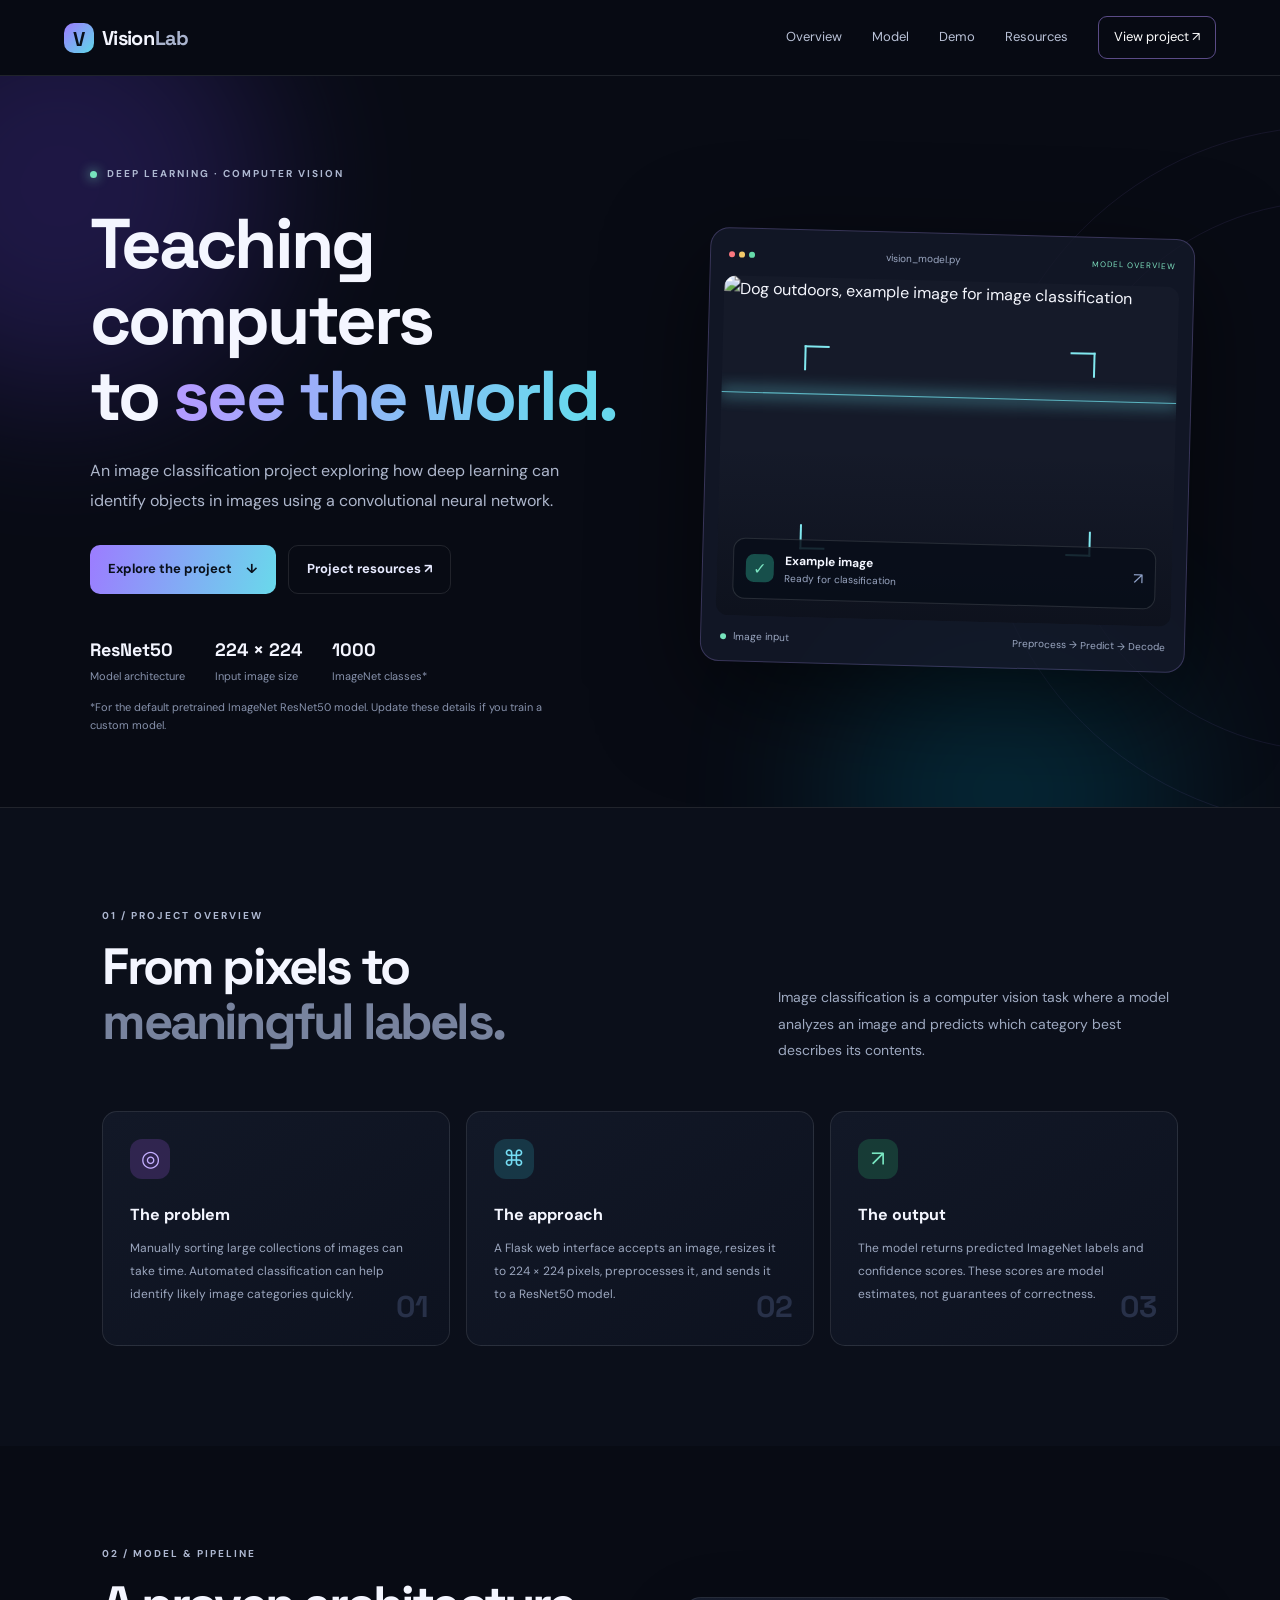
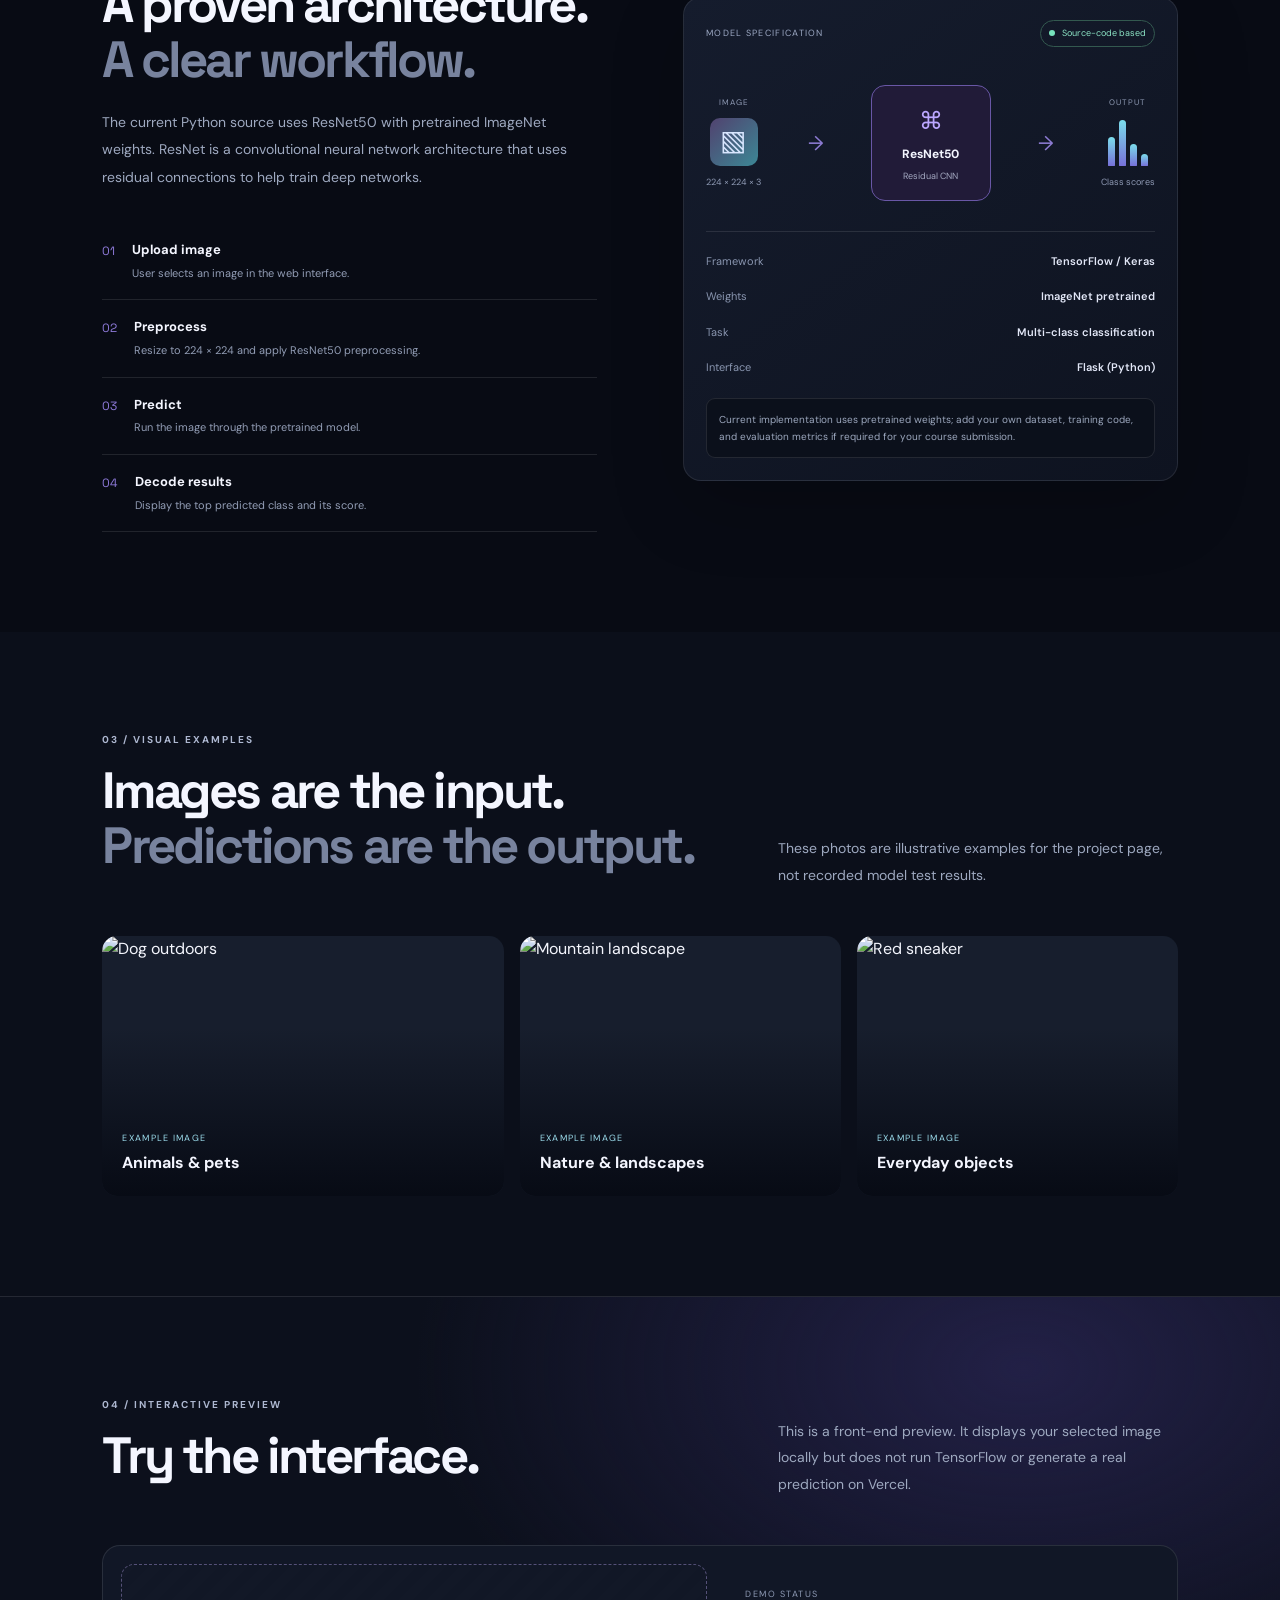
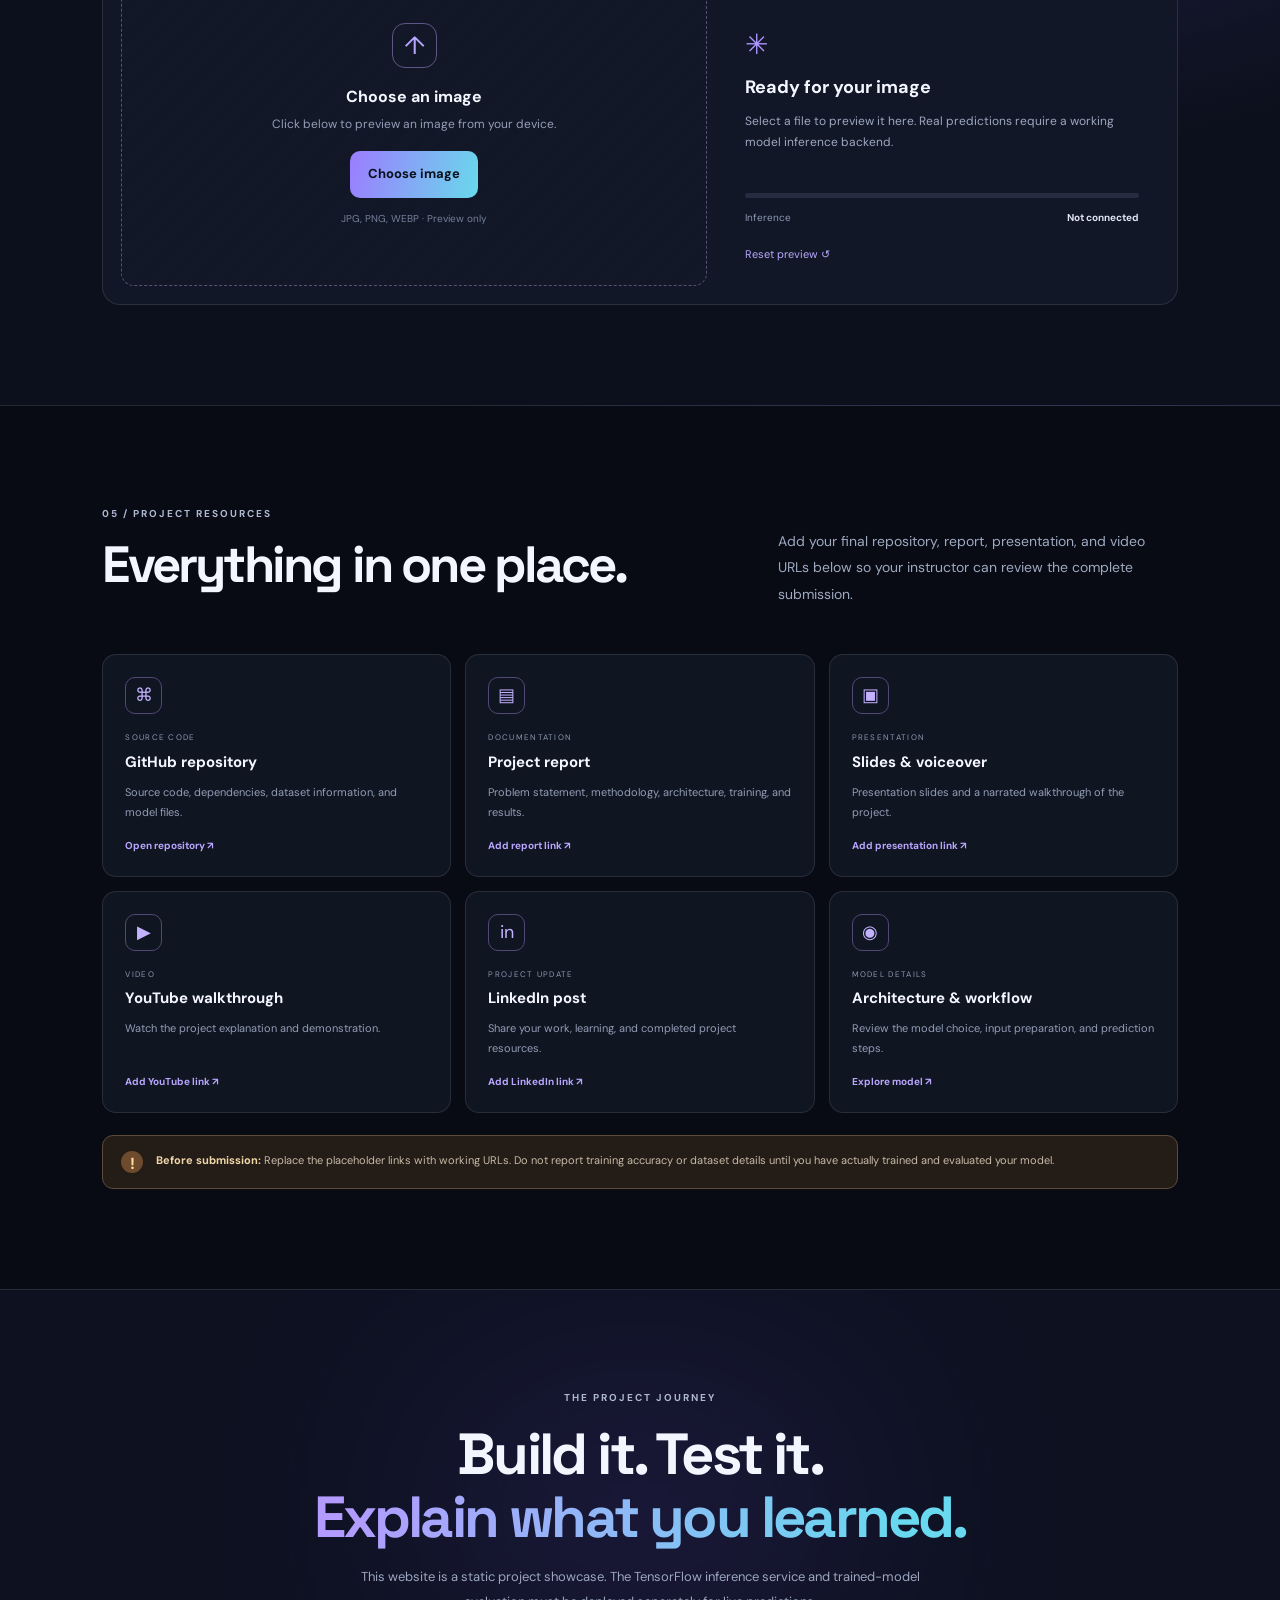
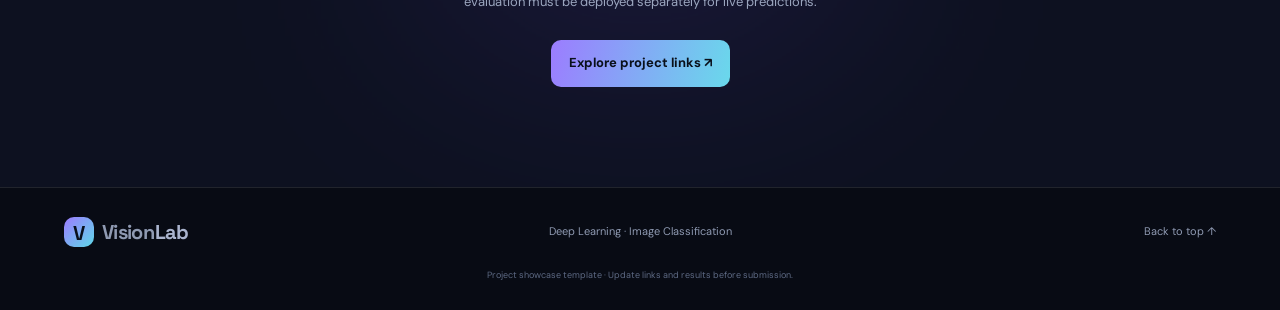
==== index.html @ dd1e1b75 "final" ====
<!DOCTYPE html>
<html lang="en">
<head>
  <meta charset="UTF-8">
  <meta name="viewport" content="width=device-width, initial-scale=1.0">
  <meta name="description" content="Image Classification with Deep Learning — project overview, ResNet50 model, dataset, demo, report, presentation, and source code.">
  <title>VisionLab — Image Classification Project</title>
  <link rel="preconnect" href="https://fonts.googleapis.com">
  <link rel="preconnect" href="https://fonts.gstatic.com" crossorigin>
  <link href="https://fonts.googleapis.com/css2?family=DM+Sans:wght@400;500;600;700&family=Space+Grotesk:wght@400;500;600;700&display=swap" rel="stylesheet">
  <link rel="stylesheet" href="styles.css">
</head>
<body>
  <nav class="nav">
    <a class="brand" href="#home"><span class="brand-mark">V</span> Vision<span>Lab</span></a>
    <button class="menu-toggle" id="menuToggle" aria-label="Toggle navigation">☰</button>
    <div class="nav-links" id="navLinks">
      <a href="#overview">Overview</a><a href="#model">Model</a><a href="#demo">Demo</a><a href="#resources">Resources</a>
      <a class="nav-cta" href="#repository">View project ↗</a>
    </div>
  </nav>

  <main>
    <section class="hero" id="home">
      <div class="hero-glow glow-one"></div><div class="hero-glow glow-two"></div>
      <div class="hero-content">
        <div class="eyebrow"><span class="pulse"></span> DEEP LEARNING · COMPUTER VISION</div>
        <h1>Teaching computers<br>to <span class="gradient-text">see the world.</span></h1>
        <p class="hero-copy">An image classification project exploring how deep learning can identify objects in images using a convolutional neural network.</p>
        <div class="hero-actions">
          <a class="button button-primary" href="#overview">Explore the project <span>↓</span></a>
          <a class="button button-ghost" href="#resources">Project resources ↗</a>
        </div>
        <div class="hero-stats">
          <div><strong>ResNet50</strong><span>Model architecture</span></div>
          <div><strong>224 × 224</strong><span>Input image size</span></div>
          <div><strong>1000</strong><span>ImageNet classes*</span></div>
        </div>
        <p class="tiny-note">*For the default pretrained ImageNet ResNet50 model. Update these details if you train a custom model.</p>
      </div>
      <div class="hero-visual">
        <div class="visual-top"><span class="window-dots"><i></i><i></i><i></i></span><span>vision_model.py</span><span class="live-label">MODEL OVERVIEW</span></div>
        <div class="image-stack">
          <img class="main-photo" src="https://images.unsplash.com/photo-1543466835-00a7907e9de1?auto=format&fit=crop&w=1000&q=85" alt="Dog outdoors, example image for image classification">
          <div class="scan-line"></div>
          <div class="corner corner-tl"></div><div class="corner corner-tr"></div><div class="corner corner-bl"></div><div class="corner corner-br"></div>
          <div class="prediction-chip"><span class="check-icon">✓</span><div><b>Example image</b><small>Ready for classification</small></div><span class="chip-arrow">↗</span></div>
        </div>
        <div class="visual-bottom"><span><i class="green-dot"></i> Image input</span><span>Preprocess → Predict → Decode</span></div>
      </div>
      <div class="hero-orbit orbit-a"></div><div class="hero-orbit orbit-b"></div>
    </section>

    <section class="section intro-section" id="overview">
      <div class="section-kicker">01 / PROJECT OVERVIEW</div>
      <div class="section-heading-row">
        <h2>From pixels to<br><span class="muted-heading">meaningful labels.</span></h2>
        <p class="section-lead">Image classification is a computer vision task where a model analyzes an image and predicts which category best describes its contents.</p>
      </div>
      <div class="feature-grid">
        <article class="feature-card">
          <div class="feature-icon purple">◎</div><h3>The problem</h3>
          <p>Manually sorting large collections of images can take time. Automated classification can help identify likely image categories quickly.</p>
          <span class="card-index">01</span>
        </article>
        <article class="feature-card">
          <div class="feature-icon blue">⌘</div><h3>The approach</h3>
          <p>A Flask web interface accepts an image, resizes it to 224 × 224 pixels, preprocesses it, and sends it to a ResNet50 model.</p>
          <span class="card-index">02</span>
        </article>
        <article class="feature-card">
          <div class="feature-icon green">↗</div><h3>The output</h3>
          <p>The model returns predicted ImageNet labels and confidence scores. These scores are model estimates, not guarantees of correctness.</p>
          <span class="card-index">03</span>
        </article>
      </div>
    </section>

    <section class="section model-section" id="model">
      <div class="model-copy">
        <div class="section-kicker">02 / MODEL & PIPELINE</div>
        <h2>A proven architecture.<br><span class="muted-heading">A clear workflow.</span></h2>
        <p class="body-copy">The current Python source uses ResNet50 with pretrained ImageNet weights. ResNet is a convolutional neural network architecture that uses residual connections to help train deep networks.</p>
        <div class="pipeline">
          <div class="pipeline-step"><span class="step-number">01</span><div><b>Upload image</b><small>User selects an image in the web interface.</small></div></div>
          <div class="pipeline-step"><span class="step-number">02</span><div><b>Preprocess</b><small>Resize to 224 × 224 and apply ResNet50 preprocessing.</small></div></div>
          <div class="pipeline-step"><span class="step-number">03</span><div><b>Predict</b><small>Run the image through the pretrained model.</small></div></div>
          <div class="pipeline-step"><span class="step-number">04</span><div><b>Decode results</b><small>Display the top predicted class and its score.</small></div></div>
        </div>
      </div>
      <div class="model-card">
        <div class="model-card-header"><span>MODEL SPECIFICATION</span><span class="status-pill"><i></i> Source-code based</span></div>
        <div class="model-graphic">
          <div class="network-input"><span>IMAGE</span><div class="mini-image">▧</div><small>224 × 224 × 3</small></div>
          <div class="network-arrow">→</div>
          <div class="network-core"><div class="core-symbol">⌘</div><b>ResNet50</b><small>Residual CNN</small></div>
          <div class="network-arrow">→</div>
          <div class="network-output"><span>OUTPUT</span><div class="output-bars"><i></i><i></i><i></i><i></i></div><small>Class scores</small></div>
        </div>
        <div class="spec-list">
          <div><span>Framework</span><b>TensorFlow / Keras</b></div>
          <div><span>Weights</span><b>ImageNet pretrained</b></div>
          <div><span>Task</span><b>Multi-class classification</b></div>
          <div><span>Interface</span><b>Flask (Python)</b></div>
        </div>
        <div class="model-disclaimer">Current implementation uses pretrained weights; add your own dataset, training code, and evaluation metrics if required for your course submission.</div>
      </div>
    </section>

    <section class="section gallery-section">
      <div class="section-kicker">03 / VISUAL EXAMPLES</div>
      <div class="section-heading-row">
        <h2>Images are the input.<br><span class="muted-heading">Predictions are the output.</span></h2>
        <p class="section-lead">These photos are illustrative examples for the project page, not recorded model test results.</p>
      </div>
      <div class="gallery-grid">
        <figure class="gallery-card gallery-large"><img src="https://images.unsplash.com/photo-1543466835-00a7907e9de1?auto=format&fit=crop&w=1000&q=85" alt="Dog outdoors"><figcaption><span>EXAMPLE IMAGE</span><b>Animals & pets</b></figcaption></figure>
        <figure class="gallery-card"><img src="https://images.unsplash.com/photo-1500530855697-b586d89ba3ee?auto=format&fit=crop&w=700&q=85" alt="Mountain landscape"><figcaption><span>EXAMPLE IMAGE</span><b>Nature & landscapes</b></figcaption></figure>
        <figure class="gallery-card"><img src="https://images.unsplash.com/photo-1542291026-7eec264c27ff?auto=format&fit=crop&w=700&q=85" alt="Red sneaker"><figcaption><span>EXAMPLE IMAGE</span><b>Everyday objects</b></figcaption></figure>
      </div>
    </section>

    <section class="demo-section" id="demo">
      <div class="demo-inner">
        <div class="section-kicker">04 / INTERACTIVE PREVIEW</div>
        <div class="section-heading-row">
          <h2>Try the interface.</h2>
          <p class="section-lead">This is a front-end preview. It displays your selected image locally but does not run TensorFlow or generate a real prediction on Vercel.</p>
        </div>
        <div class="demo-panel">
          <div class="upload-area" id="uploadArea">
            <input type="file" id="imageInput" accept="image/*" hidden>
            <div class="upload-placeholder" id="uploadPlaceholder">
              <div class="upload-icon">↑</div><h3>Choose an image</h3><p>Click below to preview an image from your device.</p>
              <button class="button button-primary" id="chooseImage" type="button">Choose image</button>
              <small>JPG, PNG, WEBP · Preview only</small>
            </div>
            <img id="previewImage" alt="Selected image preview" hidden>
          </div>
          <div class="demo-result">
            <span class="result-label">DEMO STATUS</span>
            <div class="result-symbol">✳</div>
            <h3 id="demoTitle">Ready for your image</h3>
            <p id="demoText">Select a file to preview it here. Real predictions require a working model inference backend.</p>
            <div class="result-meter"><span></span></div>
            <div class="result-foot"><span>Inference</span><b>Not connected</b></div>
            <button class="text-button" id="resetDemo" type="button">Reset preview ↺</button>
          </div>
        </div>
      </div>
    </section>

    <section class="section resources-section" id="resources">
      <div class="section-kicker">05 / PROJECT RESOURCES</div>
      <div class="section-heading-row">
        <h2>Everything in one place.</h2>
        <p class="section-lead">Add your final repository, report, presentation, and video URLs below so your instructor can review the complete submission.</p>
      </div>
      <div class="resource-grid">
        <a class="resource-card" id="repository" href="https://github.com/Maham0982/deep_learning_project" target="_blank" rel="noopener"><span class="resource-icon">⌘</span><span class="resource-type">SOURCE CODE</span><b>GitHub repository</b><p>Source code, dependencies, dataset information, and model files.</p><span class="resource-link">Open repository ↗</span></a>
        <a class="resource-card" href="#" data-placeholder="report"><span class="resource-icon">▤</span><span class="resource-type">DOCUMENTATION</span><b>Project report</b><p>Problem statement, methodology, architecture, training, and results.</p><span class="resource-link">Add report link ↗</span></a>
        <a class="resource-card" href="#" data-placeholder="presentation"><span class="resource-icon">▣</span><span class="resource-type">PRESENTATION</span><b>Slides & voiceover</b><p>Presentation slides and a narrated walkthrough of the project.</p><span class="resource-link">Add presentation link ↗</span></a>
        <a class="resource-card" href="#" data-placeholder="video"><span class="resource-icon">▶</span><span class="resource-type">VIDEO</span><b>YouTube walkthrough</b><p>Watch the project explanation and demonstration.</p><span class="resource-link">Add YouTube link ↗</span></a>
        <a class="resource-card" href="#" data-placeholder="linkedin"><span class="resource-icon">in</span><span class="resource-type">PROJECT UPDATE</span><b>LinkedIn post</b><p>Share your work, learning, and completed project resources.</p><span class="resource-link">Add LinkedIn link ↗</span></a>
        <a class="resource-card" href="#model"><span class="resource-icon">◉</span><span class="resource-type">MODEL DETAILS</span><b>Architecture & workflow</b><p>Review the model choice, input preparation, and prediction steps.</p><span class="resource-link">Explore model ↗</span></a>
      </div>
      <div class="resource-alert"><span>!</span><p><b>Before submission:</b> Replace the placeholder links with working URLs. Do not report training accuracy or dataset details until you have actually trained and evaluated your model.</p></div>
    </section>

    <section class="final-cta">
      <div class="cta-orb"></div>
      <div class="section-kicker">THE PROJECT JOURNEY</div>
      <h2>Build it. Test it.<br><span class="gradient-text">Explain what you learned.</span></h2>
      <p>This website is a static project showcase. The TensorFlow inference service and trained-model evaluation must be deployed separately for live predictions.</p>
      <a class="button button-primary" href="#resources">Explore project links ↗</a>
    </section>
  </main>

  <footer class="footer">
    <a class="brand" href="#home"><span class="brand-mark">V</span> Vision<span>Lab</span></a>
    <p>Deep Learning · Image Classification</p>
    <a href="#home">Back to top ↑</a>
    <small>Project showcase template · Update links and results before submission.</small>
  </footer>
  <script src="script.js"></script>
</body>
</html>
---- styles.css ----
:root{--bg:#080b14;--panel:#101522;--panel2:#141a2a;--text:#f4f6ff;--muted:#a3acc3;--line:rgba(255,255,255,.1);--purple:#9c7cff;--cyan:#62d8ed;--green:#77e4bd}
*{box-sizing:border-box}html{scroll-behavior:smooth;scroll-padding-top:90px}body{margin:0;background:var(--bg);color:var(--text);font-family:"DM Sans",sans-serif;line-height:1.6}a{color:inherit;text-decoration:none}button{font:inherit}.nav{height:76px;padding:0 max(5vw,24px);display:flex;align-items:center;justify-content:space-between;border-bottom:1px solid var(--line);position:sticky;top:0;background:rgba(8,11,20,.86);backdrop-filter:blur(18px);z-index:20}.brand{font-family:"Space Grotesk",sans-serif;font-size:20px;font-weight:700;display:flex;align-items:center;gap:8px;letter-spacing:-.7px}.brand>span:last-child{color:#aab4ce;margin-left:-7px}.brand-mark{display:grid;place-items:center;width:30px;height:30px;border-radius:10px;background:linear-gradient(135deg,#9d7cff,#5ed8e8);color:#09101c;font-weight:700}.nav-links{display:flex;align-items:center;gap:30px;color:#bac2d7;font-size:13px}.nav-links a:hover{color:#fff}.nav-cta{border:1px solid #5a4b86;padding:10px 15px;border-radius:9px;color:#fff!important}.menu-toggle{display:none;background:none;border:0;color:#fff;font-size:24px}.hero{min-height:690px;padding:90px max(7vw,24px) 72px;display:grid;grid-template-columns:1fr .9fr;gap:7%;align-items:center;position:relative;overflow:hidden;border-bottom:1px solid var(--line)}.hero-content,.hero-visual{position:relative;z-index:2}.hero-glow{position:absolute;filter:blur(80px);opacity:.23;border-radius:50%;pointer-events:none}.glow-one{width:420px;height:420px;background:#6843e6;top:-100px;left:-150px}.glow-two{width:350px;height:350px;background:#007e9d;bottom:-160px;right:8%}.eyebrow,.section-kicker{font-size:10px;font-weight:700;letter-spacing:2px;color:#aeb8d1}.eyebrow{display:flex;align-items:center;gap:10px}.pulse{width:7px;height:7px;background:var(--green);border-radius:50%;box-shadow:0 0 12px var(--green)}h1,h2,h3,p{margin-top:0}h1,h2{font-family:"Space Grotesk",sans-serif;letter-spacing:-2.8px;line-height:1.08}h1{font-size:clamp(44px,5.5vw,76px);margin:24px 0 22px}h2{font-size:clamp(34px,4vw,51px);margin:15px 0 22px}.gradient-text{background:linear-gradient(100deg,#b39bff 5%,#68d9ee 90%);-webkit-background-clip:text;background-clip:text;color:transparent}.hero-copy{max-width:520px;color:#aeb7cc;font-size:16px;line-height:1.85}.hero-actions{display:flex;gap:12px;flex-wrap:wrap;margin:30px 0 42px}.button{display:inline-flex;align-items:center;justify-content:center;gap:14px;border-radius:10px;padding:13px 18px;font-size:13px;font-weight:700;transition:transform .2s,filter .2s;cursor:pointer}.button:hover{transform:translateY(-2px);filter:brightness(1.1)}.button-primary{background:linear-gradient(105deg,#9c7cff,#69d9eb);color:#09101b;border:0}.button-ghost{border:1px solid var(--line);color:#e7eaff}.hero-stats{display:flex;gap:30px;flex-wrap:wrap}.hero-stats div{display:flex;flex-direction:column;gap:3px}.hero-stats strong{font-family:"Space Grotesk",sans-serif;font-size:18px}.hero-stats span,.tiny-note{font-size:11px;color:#8792ac}.tiny-note{margin:14px 0 0;max-width:490px}.hero-visual{max-width:490px;width:100%;justify-self:end;background:rgba(20,26,42,.8);border:1px solid rgba(179,155,255,.24);padding:14px;border-radius:19px;box-shadow:0 30px 100px #0008;transform:rotate(1.5deg)}.visual-top,.visual-bottom{display:flex;align-items:center;justify-content:space-between;color:#9ca8c2;font-size:10px;padding:4px 4px 13px}.window-dots{display:flex;gap:4px}.window-dots i{width:6px;height:6px;background:#fa777f;border-radius:50%}.window-dots i:nth-child(2){background:#f3c969}.window-dots i:nth-child(3){background:#65dba9}.live-label{font-size:8px;letter-spacing:1px;color:#7fe2c0}.image-stack{height:340px;position:relative;border-radius:12px;overflow:hidden;background:#151a29}.main-photo{width:100%;height:100%;object-fit:cover;display:block;filter:saturate(.8)}.image-stack:after{content:"";position:absolute;inset:0;background:linear-gradient(0deg,rgba(5,8,15,.45),transparent 50%)}.scan-line{position:absolute;z-index:1;left:0;right:0;top:34%;height:1px;background:#74e9f5;box-shadow:0 0 16px 2px #74e9f5;opacity:.75}.corner{position:absolute;z-index:2;width:25px;height:25px;border-color:#81e8ef;border-style:solid}.corner-tl{top:20%;left:18%;border-width:2px 0 0 2px}.corner-tr{top:20%;right:18%;border-width:2px 2px 0 0}.corner-bl{bottom:20%;left:18%;border-width:0 0 2px 2px}.corner-br{bottom:20%;right:18%;border-width:0 2px 2px 0}.prediction-chip{position:absolute;z-index:3;bottom:17px;left:16px;right:16px;display:flex;align-items:center;gap:11px;background:rgba(9,14,26,.88);border:1px solid #ffffff20;border-radius:12px;padding:12px}.check-icon{width:28px;height:28px;border-radius:8px;background:#174f4b;color:#7ce6c3;display:grid;place-items:center}.prediction-chip div{display:flex;flex-direction:column}.prediction-chip b{font-size:12px}.prediction-chip small{font-size:10px;color:#9ba7c2}.chip-arrow{margin-left:auto;color:#90a2c9}.visual-bottom{padding:13px 5px 2px}.visual-bottom span:first-child{display:flex;align-items:center;gap:7px}.green-dot,.status-pill i{width:6px;height:6px;border-radius:50%;background:var(--green);display:inline-block}.hero-orbit{position:absolute;border:1px solid #a28aff17;border-radius:50%;pointer-events:none}.orbit-a{width:700px;height:700px;right:-400px;top:50px}.orbit-b{width:550px;height:550px;right:-325px;top:125px}.section{padding:100px max(8vw,24px)}.intro-section{background:#0b0f1a}.section-heading-row{display:flex;align-items:flex-end;justify-content:space-between;gap:45px;margin-bottom:40px}.muted-heading{color:#78839e}.section-lead{max-width:400px;color:#9ea9c0;font-size:14px;line-height:1.9;margin-bottom:7px}.feature-grid{display:grid;grid-template-columns:repeat(3,1fr);gap:16px}.feature-card{position:relative;background:linear-gradient(145deg,#121827,#0d121f);border:1px solid var(--line);padding:27px;border-radius:15px;min-height:220px;overflow:hidden}.feature-icon{width:40px;height:40px;display:grid;place-items:center;border-radius:12px;font-size:22px;margin-bottom:23px}.purple{background:#30254f;color:#c4afff}.blue{background:#173746;color:#75ddf3}.green{background:#173b36;color:#79e7c2}.feature-card h3{font-size:16px;margin-bottom:10px}.feature-card p{font-size:12px;color:#9ca7bf;line-height:1.9;max-width:310px}.card-index{position:absolute;right:20px;bottom:14px;color:#283149;font-family:"Space Grotesk";font-size:30px;font-weight:700}.model-section{display:grid;grid-template-columns:1fr 1fr;gap:8%;align-items:center}.body-copy{font-size:14px;line-height:1.95;color:#9ea9c0;max-width:520px}.pipeline{margin-top:32px}.pipeline-step{display:flex;gap:17px;padding:17px 0;border-bottom:1px solid var(--line)}.step-number{font-family:"Space Grotesk";font-size:12px;color:#8f7bdb;padding-top:2px}.pipeline-step div{display:flex;flex-direction:column;gap:4px}.pipeline-step b{font-size:13px}.pipeline-step small{font-size:11px;color:#929db5}.model-card{background:linear-gradient(145deg,#151c2d,#0e1320);border:1px solid #ffffff17;border-radius:18px;padding:22px;box-shadow:0 25px 75px #0003}.model-card-header{display:flex;align-items:center;justify-content:space-between;font-size:9px;letter-spacing:1.3px;color:#9da9c4}.status-pill{letter-spacing:0;font-size:9px;border:1px solid #33594f;padding:5px 8px;border-radius:20px;color:#8ce4c5}.status-pill i{margin-right:5px}.model-graphic{display:flex;align-items:center;justify-content:space-between;gap:9px;padding:38px 0 30px;border-bottom:1px solid var(--line)}.network-input,.network-output{display:flex;flex-direction:column;align-items:center;gap:9px;color:#8f9ab4;font-size:8px;letter-spacing:1px}.mini-image{width:48px;height:48px;border-radius:10px;background:linear-gradient(135deg,#51426f,#3c8795);display:grid;place-items:center;font-size:28px;color:#d9e6ff}.network-input small,.network-output small{letter-spacing:0;font-size:9px}.network-arrow{color:#8d7bd3;font-size:20px}.network-core{width:120px;height:116px;border:1px solid #6957a6;background:#211b38;border-radius:14px;display:flex;align-items:center;justify-content:center;flex-direction:column;gap:5px}.core-symbol{font-size:24px;color:#bca7ff}.network-core b{font-size:12px}.network-core small{font-size:9px;color:#a4a9c1}.output-bars{height:48px;display:flex;align-items:end;gap:4px;padding:0 7px}.output-bars i{display:block;width:7px;border-radius:4px 4px 1px 1px;background:linear-gradient(#7bddeb,#7771d9);height:60%}.output-bars i:nth-child(2){height:95%}.output-bars i:nth-child(3){height:45%}.output-bars i:nth-child(4){height:25%}.spec-list{padding:12px 0}.spec-list div{display:flex;justify-content:space-between;padding:9px 0;font-size:11px}.spec-list span{color:#8995af}.spec-list b{font-weight:600;color:#e2e7f7}.model-disclaimer{background:#0b101b;border:1px solid var(--line);border-radius:9px;padding:12px;color:#9ca7bd;font-size:10px;line-height:1.7}.gallery-section{background:#0b0f1a}.gallery-grid{display:grid;grid-template-columns:1.25fr 1fr 1fr;gap:16px}.gallery-card{position:relative;margin:0;min-height:260px;border-radius:15px;overflow:hidden;background:#171e2d}.gallery-card img{width:100%;height:100%;min-height:260px;object-fit:cover;display:block;transition:transform .4s;filter:saturate(.8)}.gallery-card:hover img{transform:scale(1.04)}.gallery-card:after{content:"";position:absolute;inset:35% 0 0;background:linear-gradient(transparent,#050811dd)}.gallery-card figcaption{position:absolute;z-index:1;bottom:20px;left:20px;display:flex;flex-direction:column;gap:5px}.gallery-card figcaption span{font-size:9px;letter-spacing:1.3px;color:#9cdded}.gallery-card figcaption b{font-size:16px}.demo-section{padding:100px max(8vw,24px);background:radial-gradient(ellipse at 80% 10%,#222046 0,transparent 42%),#0c101c;border-top:1px solid var(--line);border-bottom:1px solid var(--line)}.demo-inner{max-width:1150px;margin:auto}.demo-panel{display:grid;grid-template-columns:1.15fr .85fr;gap:18px;background:#111726;border:1px solid var(--line);border-radius:18px;padding:18px}.upload-area{min-height:320px;border:1px dashed #555178;border-radius:13px;display:grid;place-items:center;position:relative;overflow:hidden;background:repeating-linear-gradient(135deg,#ffffff02,#ffffff02 10px,#ffffff00 10px,#ffffff00 20px)}.upload-placeholder{text-align:center;padding:30px}.upload-icon{width:45px;height:45px;margin:0 auto 16px;border:1px solid #5d5684;border-radius:13px;display:grid;place-items:center;font-size:25px;color:#b7a6ff}.upload-placeholder h3{font-size:16px;margin-bottom:5px}.upload-placeholder p{font-size:12px;color:#939eb7;margin-bottom:17px}.upload-placeholder small{display:block;font-size:10px;color:#75809b;margin-top:13px}.upload-area #previewImage{width:100%;height:100%;max-height:430px;object-fit:contain;padding:12px}.demo-result{padding:23px 20px;display:flex;flex-direction:column;align-items:flex-start}.result-label{font-size:9px;letter-spacing:1.5px;color:#8d99b3}.result-symbol{font-size:28px;color:#ad96ff;margin-top:22px}.demo-result h3{font-size:18px;margin:5px 0 9px}.demo-result p{font-size:12px;line-height:1.8;color:#9da8c0;min-height:60px}.result-meter{width:100%;height:5px;border-radius:10px;background:#252c3f;margin:10px 0 12px;overflow:hidden}.result-meter span{display:block;width:0;height:100%;background:linear-gradient(90deg,#9e7dff,#66d9e8);transition:width .3s}.result-foot{display:flex;justify-content:space-between;width:100%;font-size:10px;color:#8d99b3}.result-foot b{color:#e0e5f6}.text-button{border:0;background:none;color:#b9a8ff;font-size:11px;padding:20px 0 0;cursor:pointer}.resources-section{background:#080b14}.resource-grid{display:grid;grid-template-columns:repeat(3,1fr);gap:14px}.resource-card{background:#101522;border:1px solid var(--line);border-radius:14px;padding:22px;display:flex;flex-direction:column;align-items:flex-start;min-height:220px;transition:transform .2s,border-color .2s}.resource-card:hover{transform:translateY(-3px);border-color:#7062a3}.resource-icon{width:37px;height:37px;border:1px solid #514875;border-radius:10px;display:grid;place-items:center;color:#c3b2ff;font-size:18px;margin-bottom:17px}.resource-type{font-size:8px;letter-spacing:1.3px;color:#8b97b1;margin-bottom:6px}.resource-card>b{font-size:15px}.resource-card p{font-size:11px;line-height:1.8;color:#929db5;margin:9px 0 15px}.resource-link{font-size:10px;font-weight:700;color:#b9a6ff;margin-top:auto}.resource-alert{display:flex;gap:13px;align-items:flex-start;margin-top:22px;padding:15px 18px;border:1px solid #5c4b38;background:#241d17;border-radius:11px}.resource-alert>span{display:grid;place-items:center;flex-shrink:0;width:22px;height:22px;border-radius:50%;background:#6d4b2c;color:#ffda9b;font-weight:700}.resource-alert p{font-size:11px;color:#c7b9a7;margin:0;line-height:1.8}.resource-alert b{color:#f2d7a8}.final-cta{text-align:center;padding:100px 24px;position:relative;overflow:hidden;background:#0d1120;border-top:1px solid var(--line)}.final-cta h2{font-size:clamp(35px,4.6vw,58px);margin:17px 0}.final-cta p{font-size:13px;color:#9ba6bf;max-width:570px;margin:0 auto 25px;line-height:1.9}.cta-orb{position:absolute;width:400px;height:240px;left:50%;top:20%;transform:translateX(-50%);background:#6b48d4;filter:blur(130px);opacity:.2;pointer-events:none}.final-cta>*:not(.cta-orb){position:relative}.footer{display:grid;grid-template-columns:1fr 1fr 1fr;align-items:center;gap:15px;padding:28px max(5vw,24px);border-top:1px solid var(--line);color:#8f9ab2;font-size:11px}.footer p{margin:0;text-align:center}.footer>a:nth-of-type(2){text-align:right}.footer small{grid-column:1/-1;text-align:center;color:#5e6a84;font-size:9px;margin-top:5px}
@media(max-width:900px){.hero{grid-template-columns:1fr;gap:50px;padding-top:75px}.hero-visual{justify-self:start;max-width:600px}.model-section{grid-template-columns:1fr;gap:45px}.section-heading-row{align-items:flex-start;flex-direction:column;gap:8px}.section-lead{max-width:600px}.feature-grid{grid-template-columns:1fr 1fr}.feature-card:last-child{grid-column:1/-1}.resource-grid{grid-template-columns:1fr 1fr}.gallery-grid{grid-template-columns:1fr 1fr}.gallery-large{grid-column:1/-1}.gallery-large img{max-height:320px}.demo-panel{grid-template-columns:1fr}.demo-result{padding:20px}.nav-links{gap:17px}}
@media(max-width:620px){.nav{height:66px}.menu-toggle{display:block}.nav-links{display:none;position:absolute;top:65px;left:0;right:0;padding:22px 24px;background:#0d1220;border-bottom:1px solid var(--line);flex-direction:column;align-items:stretch}.nav-links.open{display:flex}.nav-cta{text-align:center}.hero{padding:62px 24px}.hero-stats{gap:18px}.hero-stats strong{font-size:15px}.image-stack{height:270px}.section,.demo-section{padding:70px 24px}.feature-grid,.resource-grid,.gallery-grid{grid-template-columns:1fr}.feature-card:last-child,.gallery-large{grid-column:auto}.gallery-card,.gallery-card img{min-height:240px}.model-graphic{gap:5px}.network-core{width:98px;height:106px}.network-arrow{font-size:15px}.spec-list div{gap:10px}.spec-list b{text-align:right}.footer{grid-template-columns:1fr;text-align:center}.footer .brand{justify-content:center}.footer p,.footer>a:nth-of-type(2){text-align:center}.footer small{grid-column:auto}.hero h1{letter-spacing:-2px}.section-heading-row h2{letter-spacing:-1.8px}}
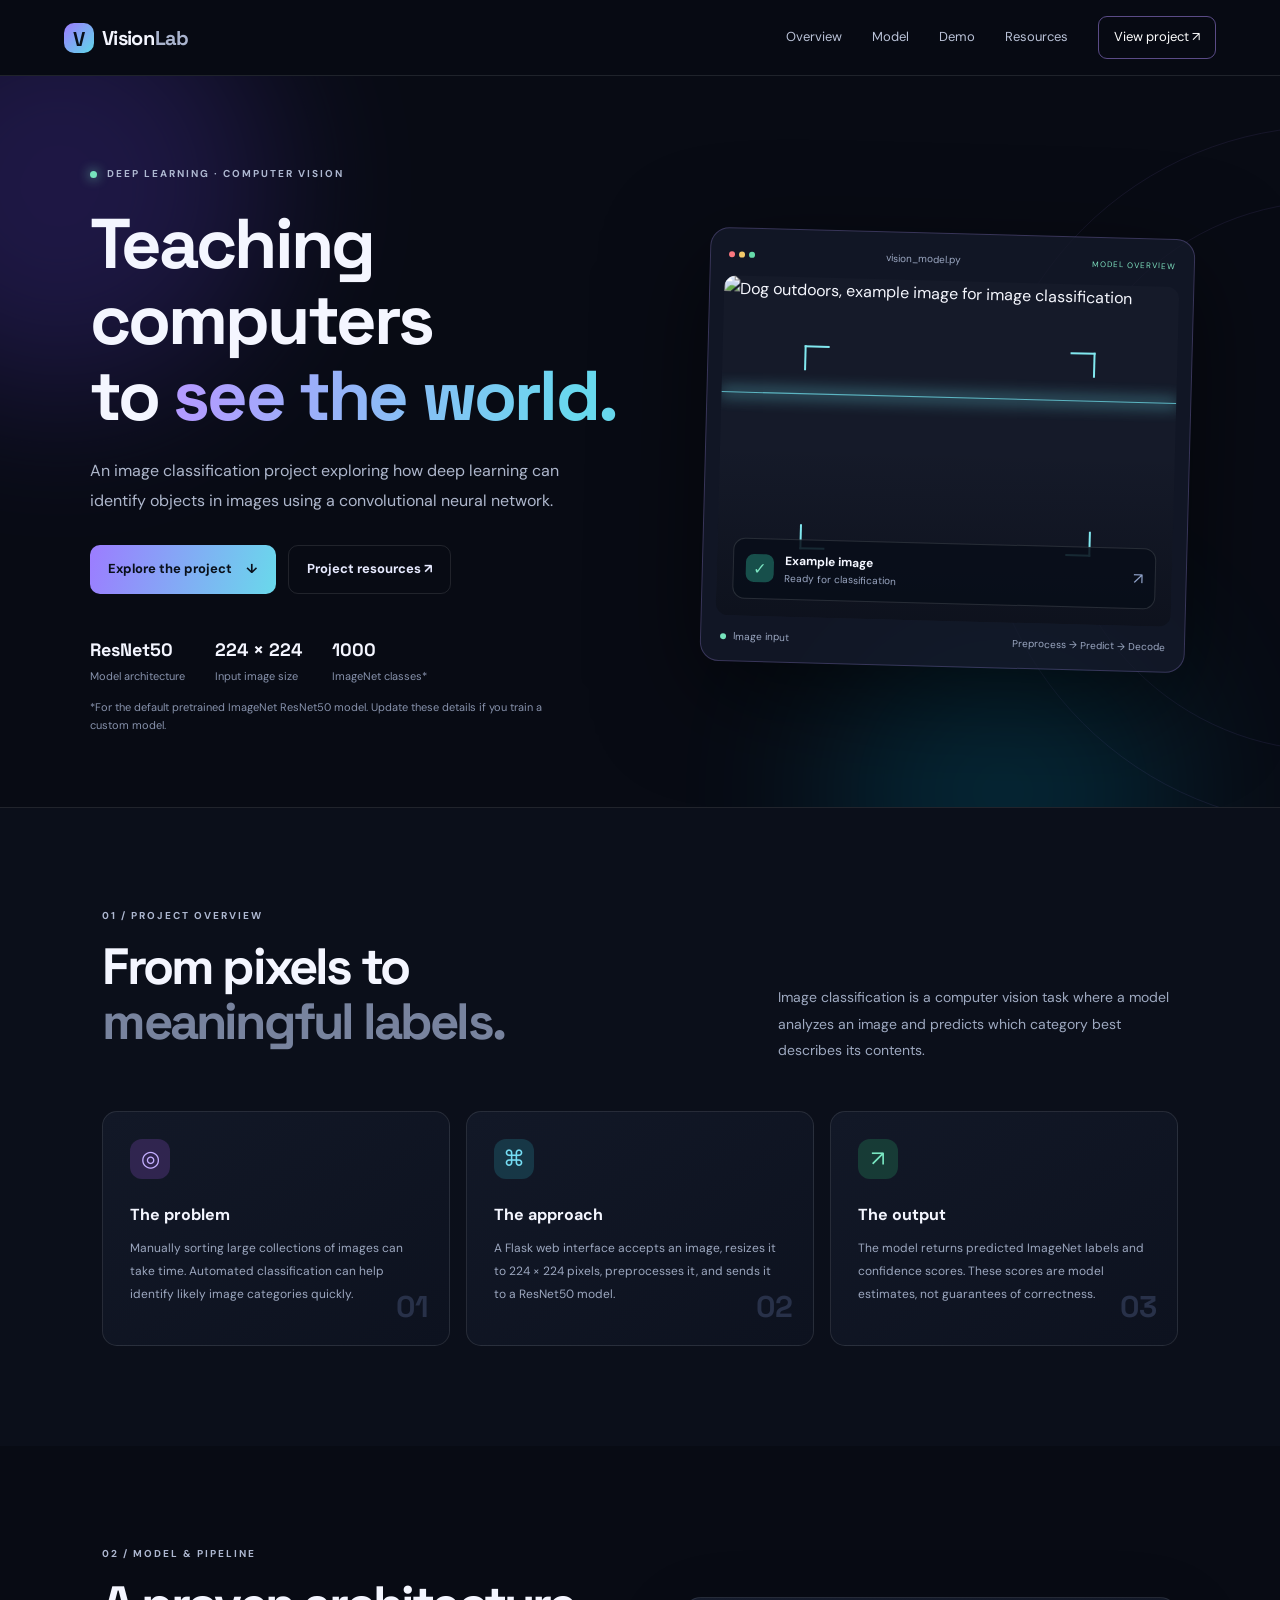
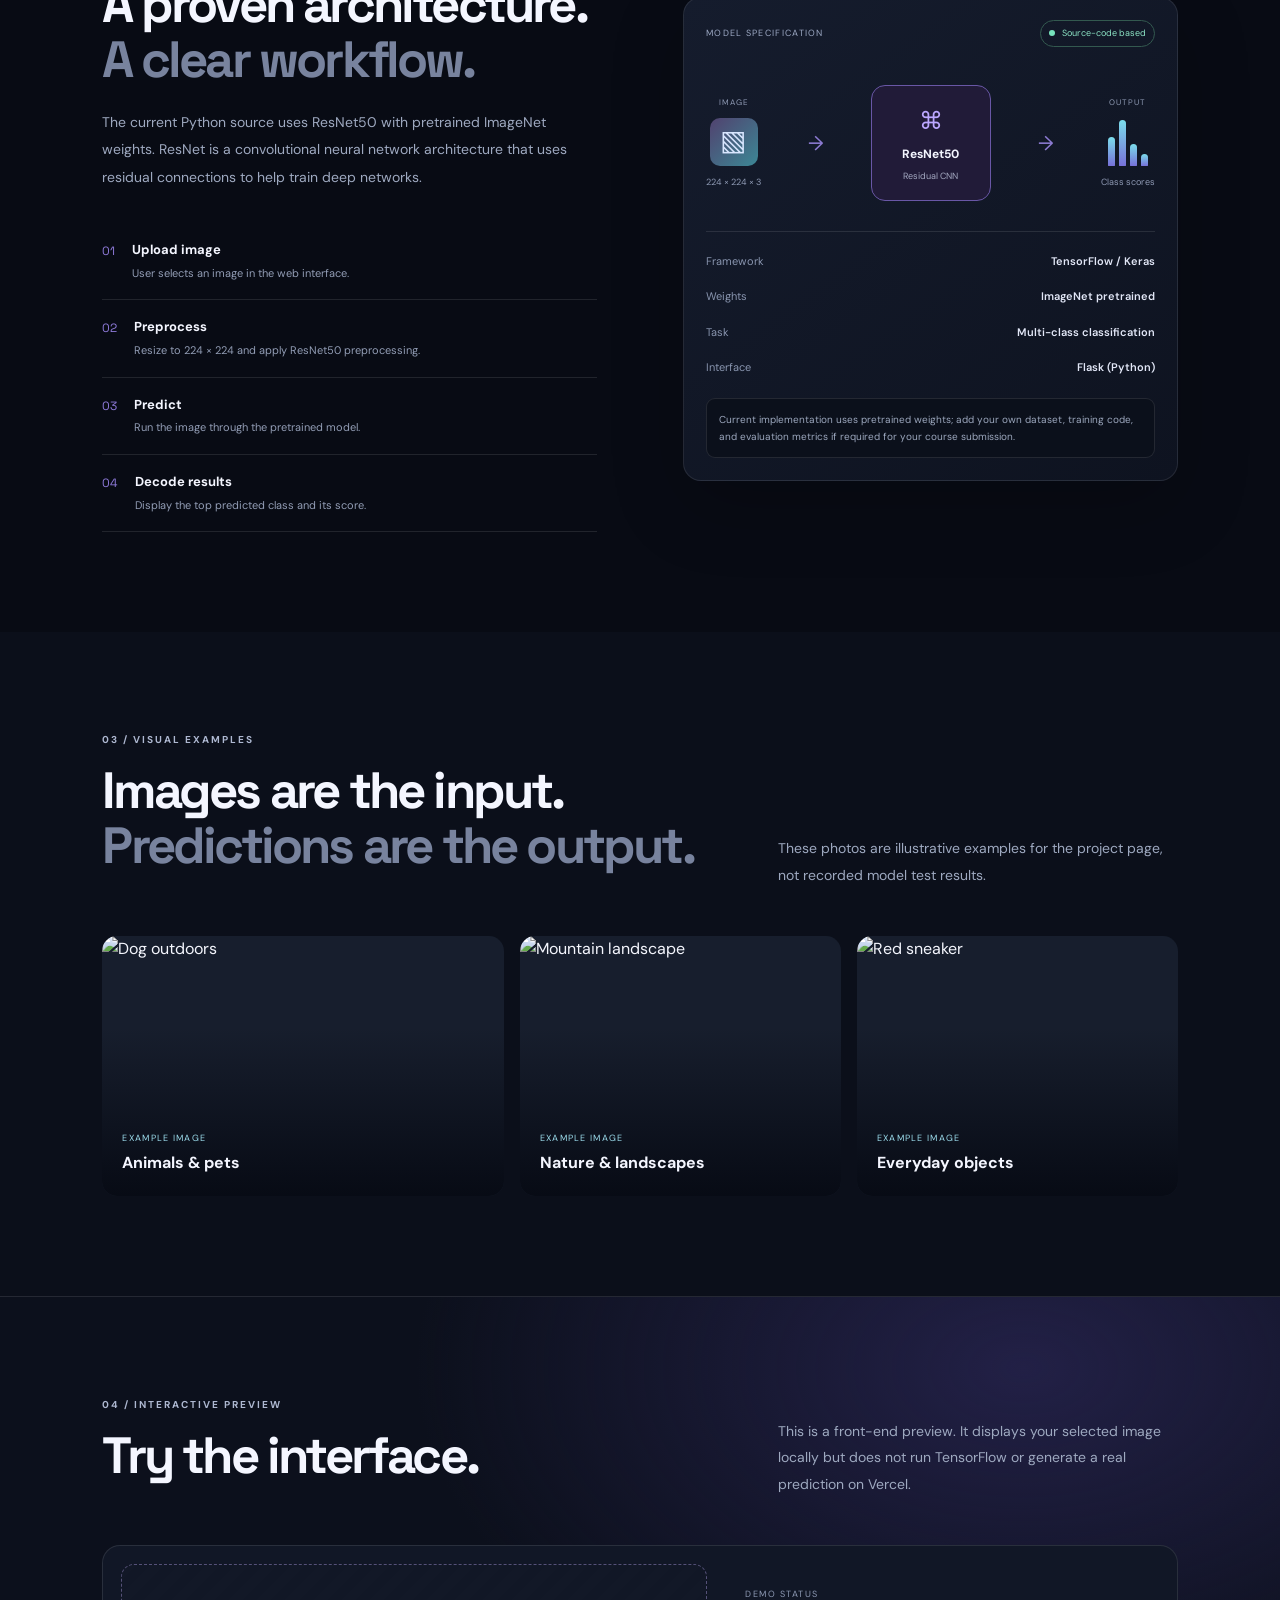
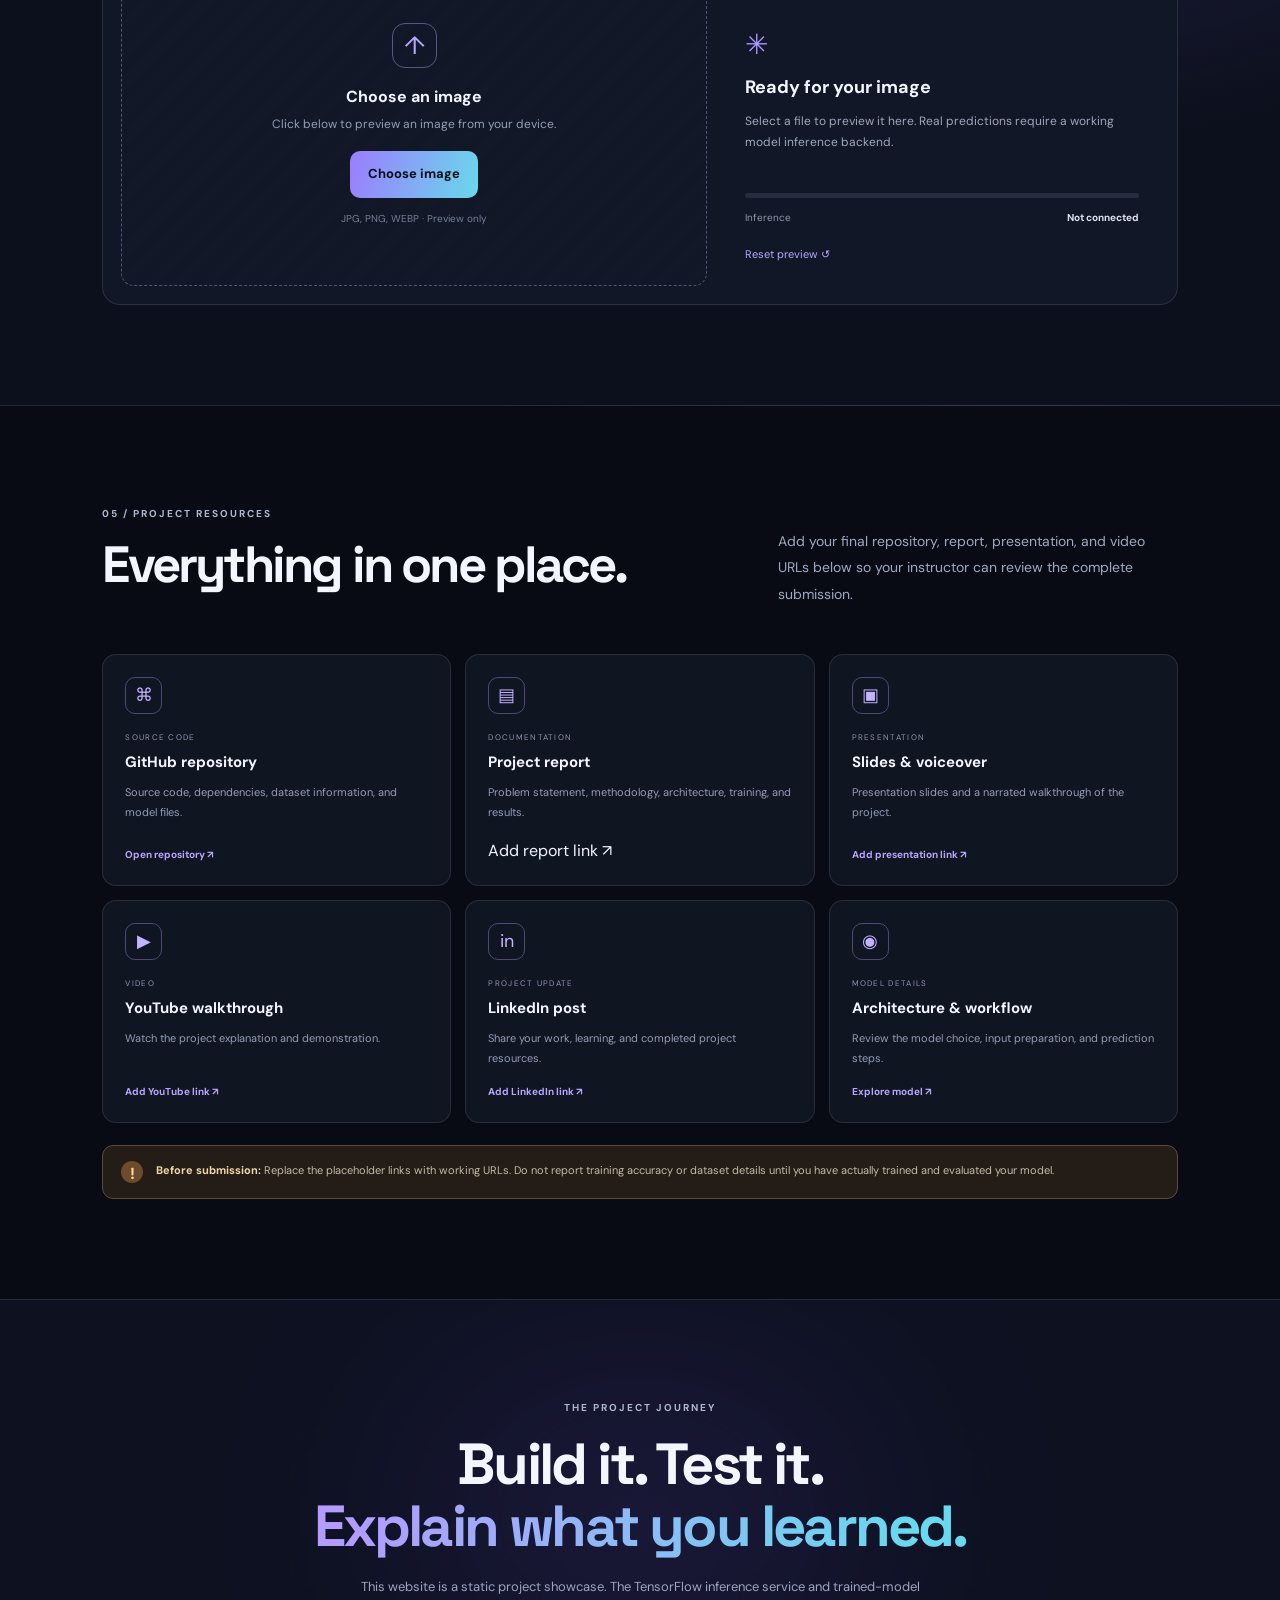
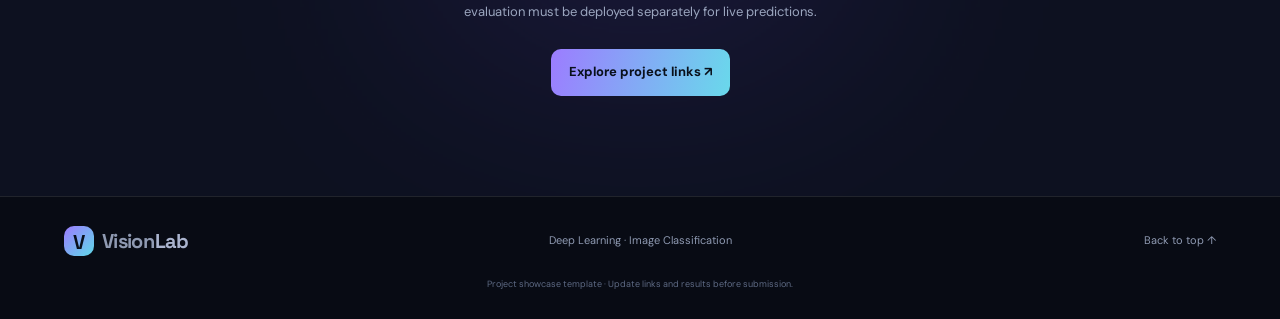
==== commit 907fbd3f: "finAL-2" ====
--- a/index.html
+++ b/index.html
@@ -158,7 +158,7 @@
       </div>
       <div class="resource-grid">
         <a class="resource-card" id="repository" href="https://github.com/Maham0982/deep_learning_project" target="_blank" rel="noopener"><span class="resource-icon">⌘</span><span class="resource-type">SOURCE CODE</span><b>GitHub repository</b><p>Source code, dependencies, dataset information, and model files.</p><span class="resource-link">Open repository ↗</span></a>
-        <a class="resource-card" href="#" data-placeholder="report"><span class="resource-icon">▤</span><span class="resource-type">DOCUMENTATION</span><b>Project report</b><p>Problem statement, methodology, architecture, training, and results.</p><span class="resource-link">Add report link ↗</span></a>
+        <a class="resource-card" href="#" data-placeholder="report"><span class="resource-icon">▤</span><span class="resource-type">DOCUMENTATION</span><b>Project report</b><p>Problem statement, methodology, architecture, training, and results.</p><span class="https://github.com/Maham0982/deep_learning_project">Add report link ↗</span></a>
         <a class="resource-card" href="#" data-placeholder="presentation"><span class="resource-icon">▣</span><span class="resource-type">PRESENTATION</span><b>Slides & voiceover</b><p>Presentation slides and a narrated walkthrough of the project.</p><span class="resource-link">Add presentation link ↗</span></a>
         <a class="resource-card" href="#" data-placeholder="video"><span class="resource-icon">▶</span><span class="resource-type">VIDEO</span><b>YouTube walkthrough</b><p>Watch the project explanation and demonstration.</p><span class="resource-link">Add YouTube link ↗</span></a>
         <a class="resource-card" href="#" data-placeholder="linkedin"><span class="resource-icon">in</span><span class="resource-type">PROJECT UPDATE</span><b>LinkedIn post</b><p>Share your work, learning, and completed project resources.</p><span class="resource-link">Add LinkedIn link ↗</span></a>
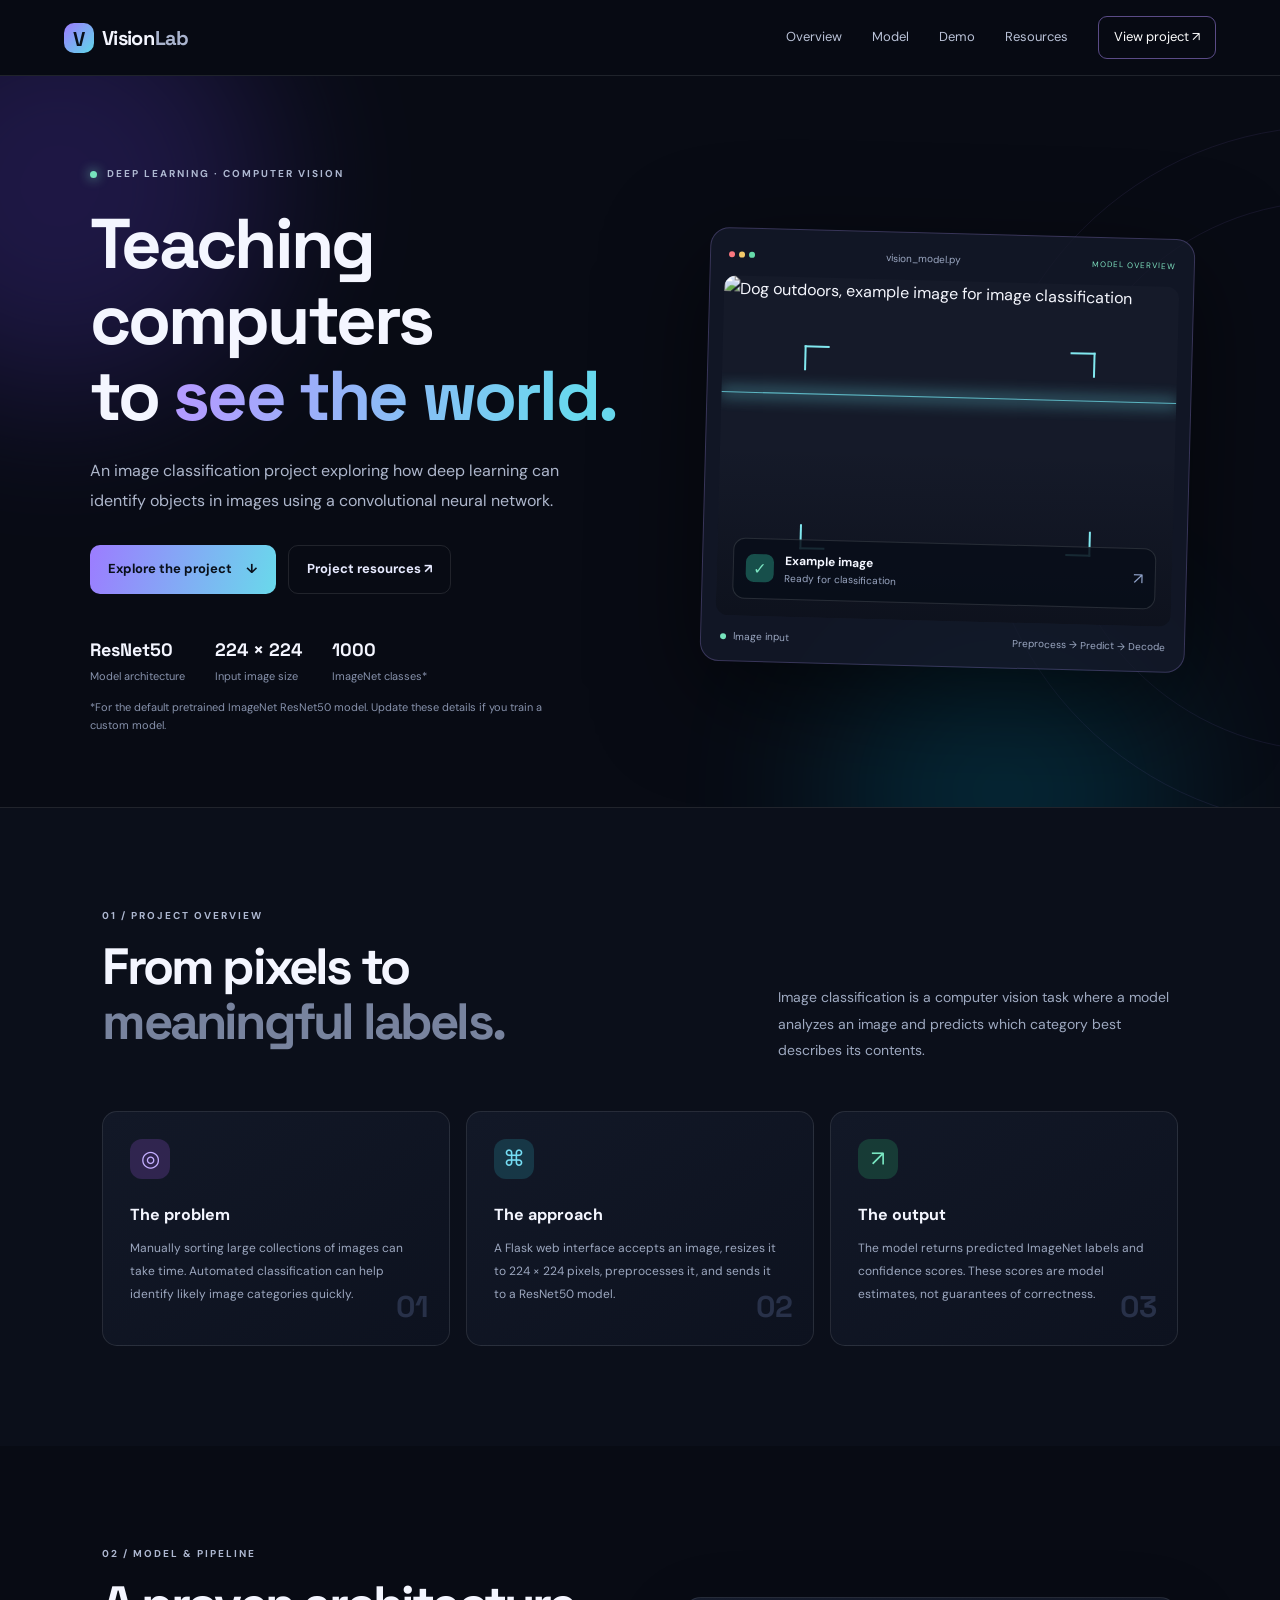
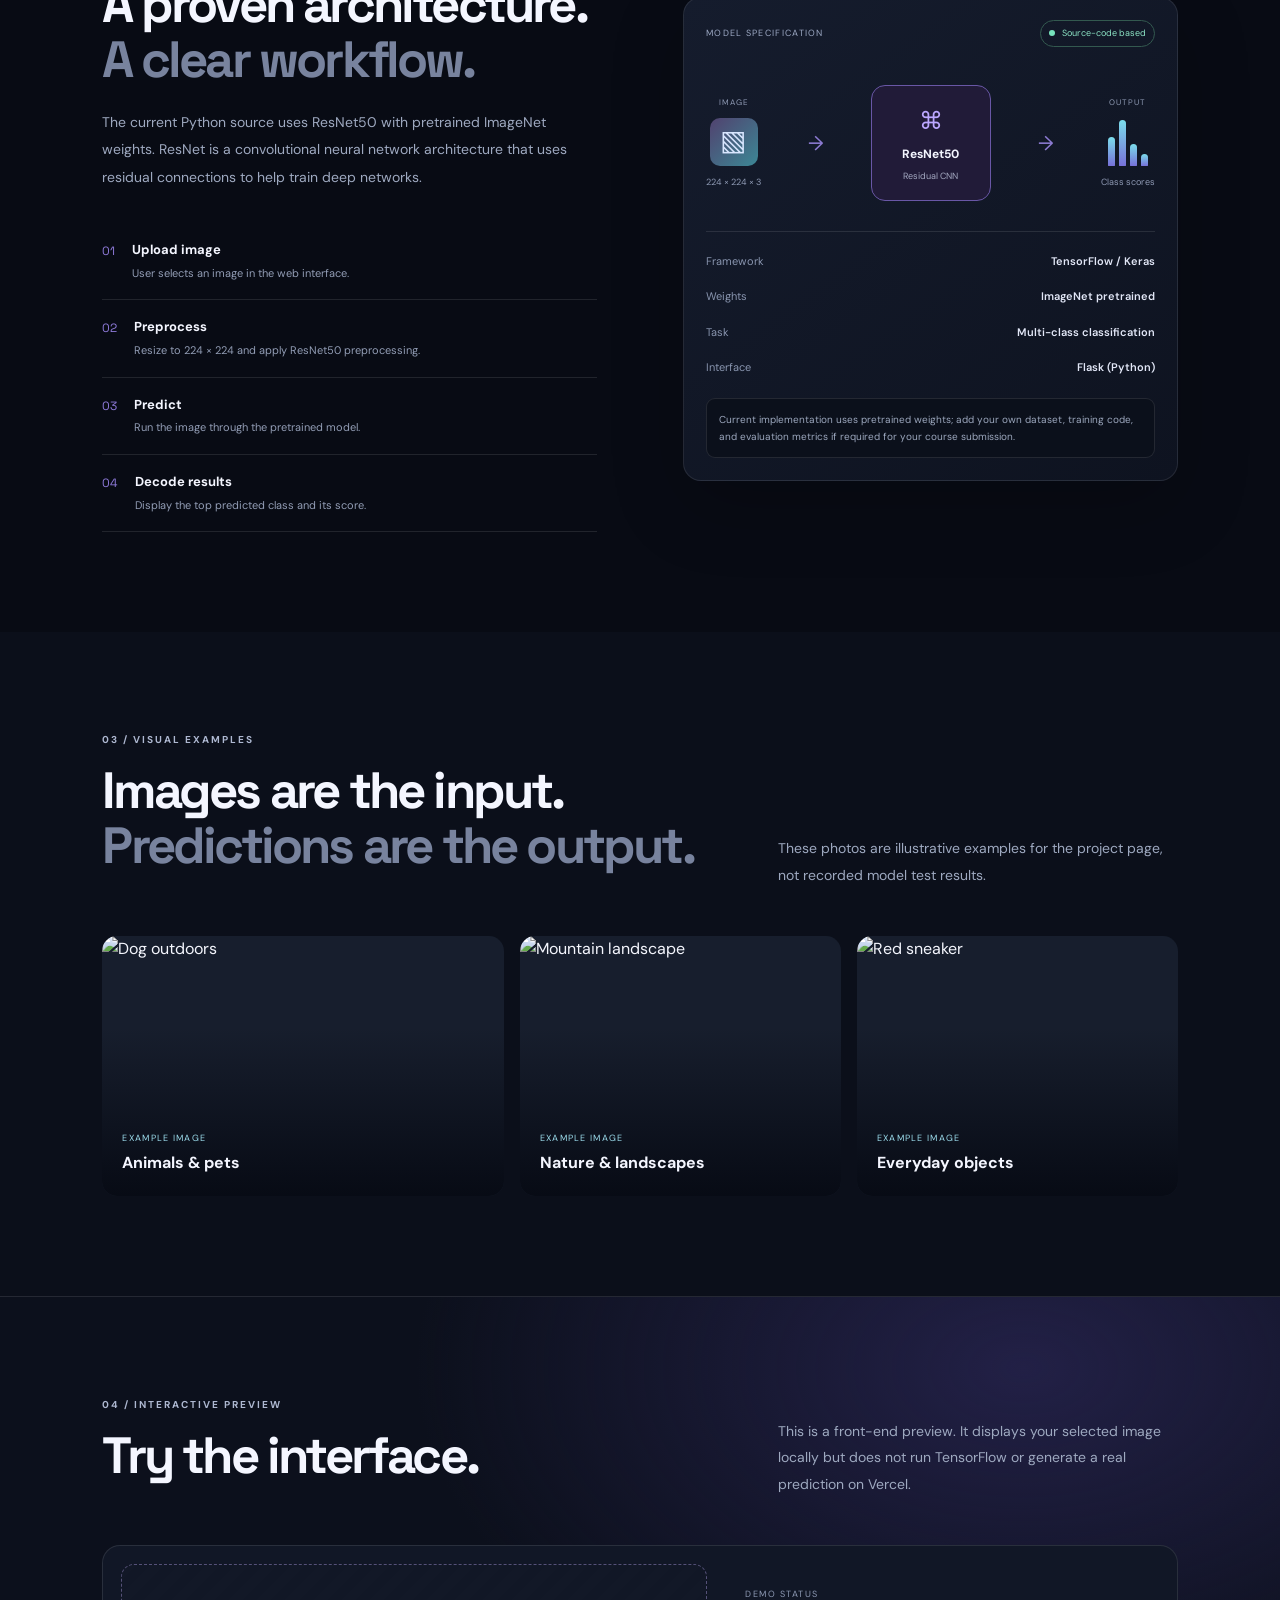
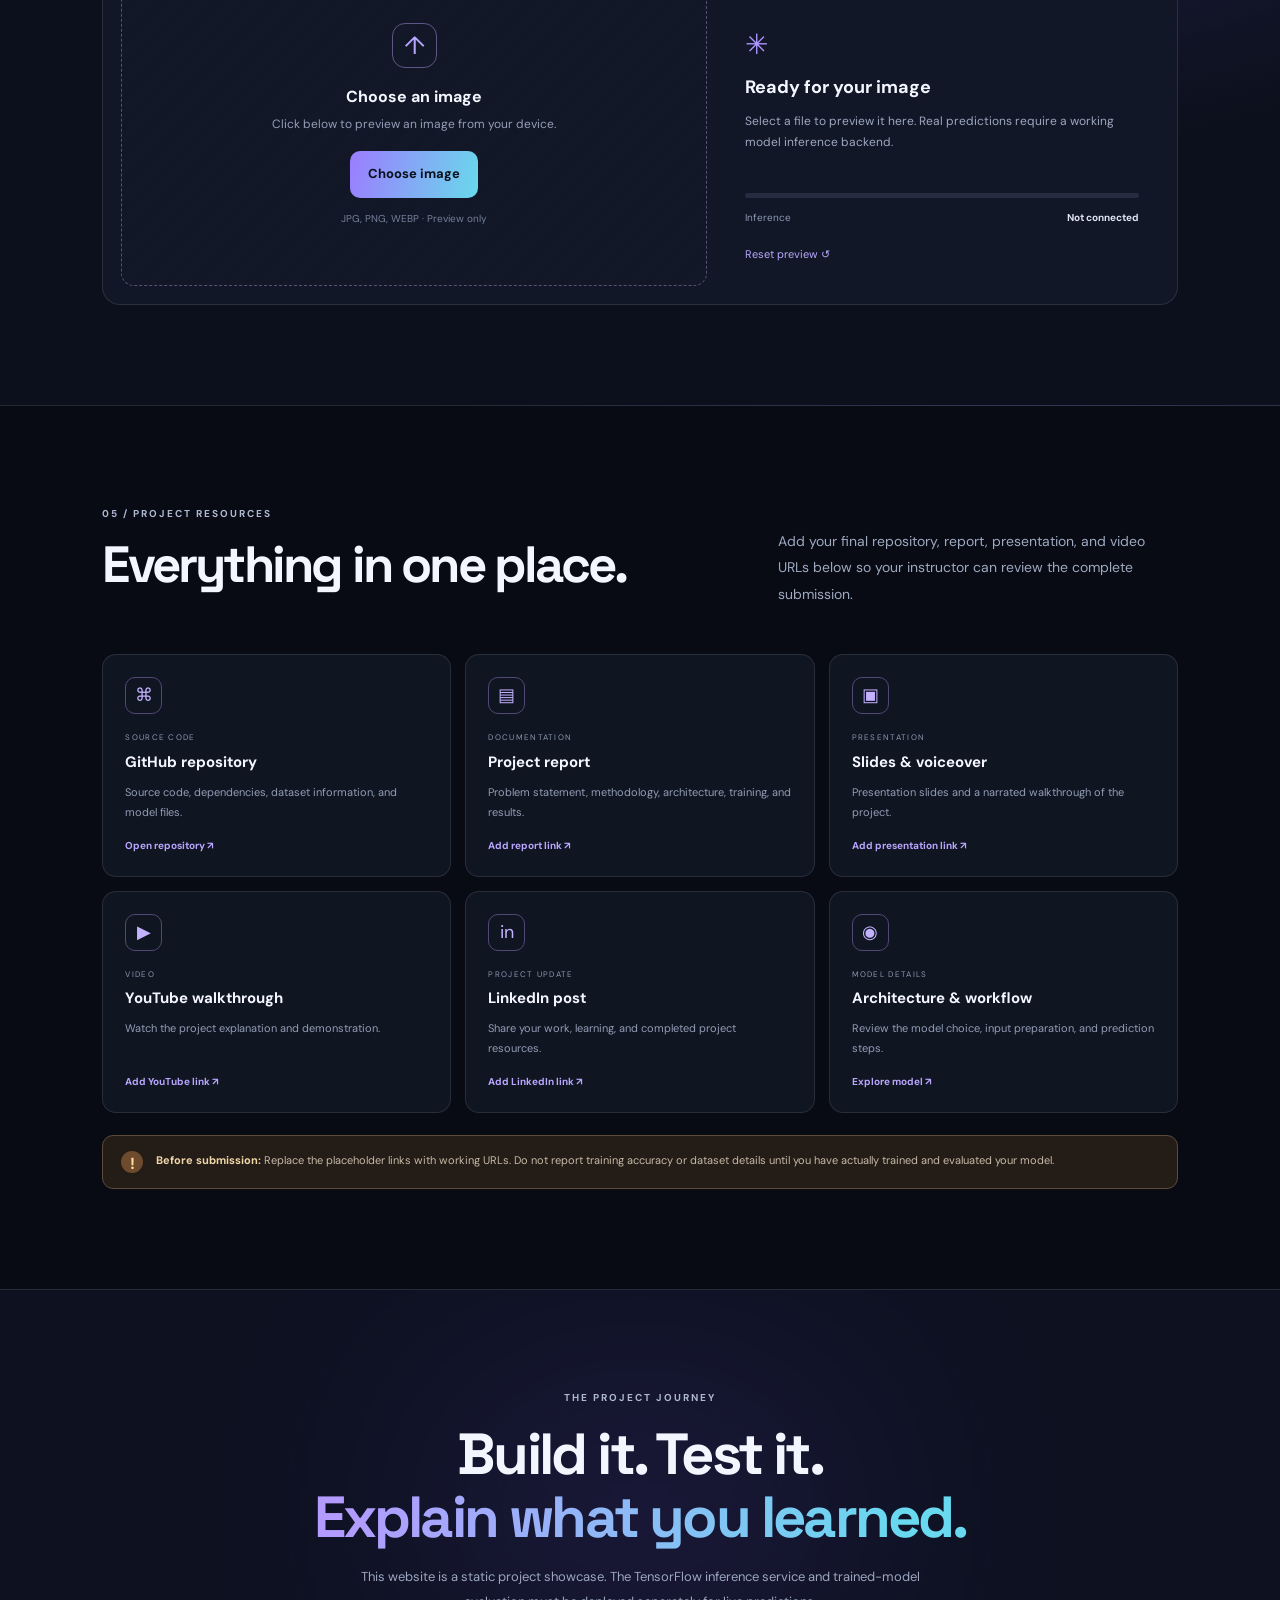
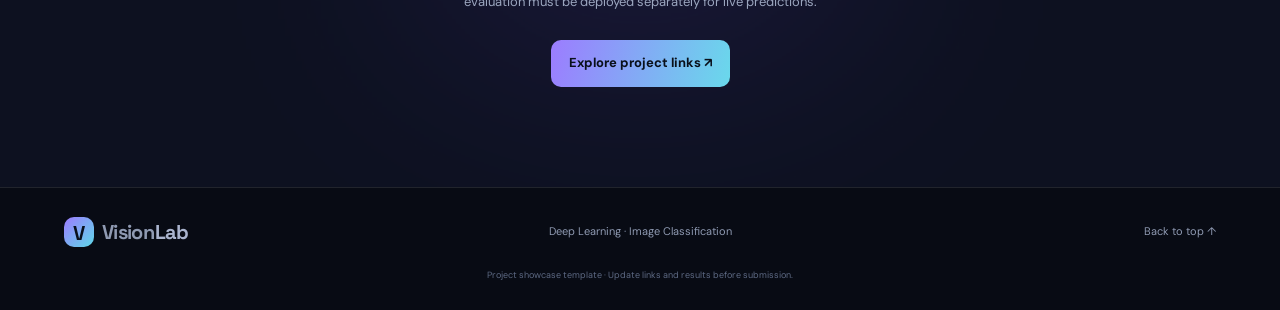
==== commit 86849724: "FINAL" ====
--- a/index.html
+++ b/index.html
@@ -158,7 +158,7 @@
       </div>
       <div class="resource-grid">
         <a class="resource-card" id="repository" href="https://github.com/Maham0982/deep_learning_project" target="_blank" rel="noopener"><span class="resource-icon">⌘</span><span class="resource-type">SOURCE CODE</span><b>GitHub repository</b><p>Source code, dependencies, dataset information, and model files.</p><span class="resource-link">Open repository ↗</span></a>
-        <a class="resource-card" href="#" data-placeholder="report"><span class="resource-icon">▤</span><span class="resource-type">DOCUMENTATION</span><b>Project report</b><p>Problem statement, methodology, architecture, training, and results.</p><span class="https://github.com/Maham0982/deep_learning_project">Add report link ↗</span></a>
+        <a class="resource-card" href="https://github.com/Maham0982/deep_learning_project" data-placeholder="report"><span class="resource-icon">▤</span><span class="resource-type">DOCUMENTATION</span><b>Project report</b><p>Problem statement, methodology, architecture, training, and results.</p><span class="resource-link">Add report link ↗</span></a>
         <a class="resource-card" href="#" data-placeholder="presentation"><span class="resource-icon">▣</span><span class="resource-type">PRESENTATION</span><b>Slides & voiceover</b><p>Presentation slides and a narrated walkthrough of the project.</p><span class="resource-link">Add presentation link ↗</span></a>
         <a class="resource-card" href="#" data-placeholder="video"><span class="resource-icon">▶</span><span class="resource-type">VIDEO</span><b>YouTube walkthrough</b><p>Watch the project explanation and demonstration.</p><span class="resource-link">Add YouTube link ↗</span></a>
         <a class="resource-card" href="#" data-placeholder="linkedin"><span class="resource-icon">in</span><span class="resource-type">PROJECT UPDATE</span><b>LinkedIn post</b><p>Share your work, learning, and completed project resources.</p><span class="resource-link">Add LinkedIn link ↗</span></a>
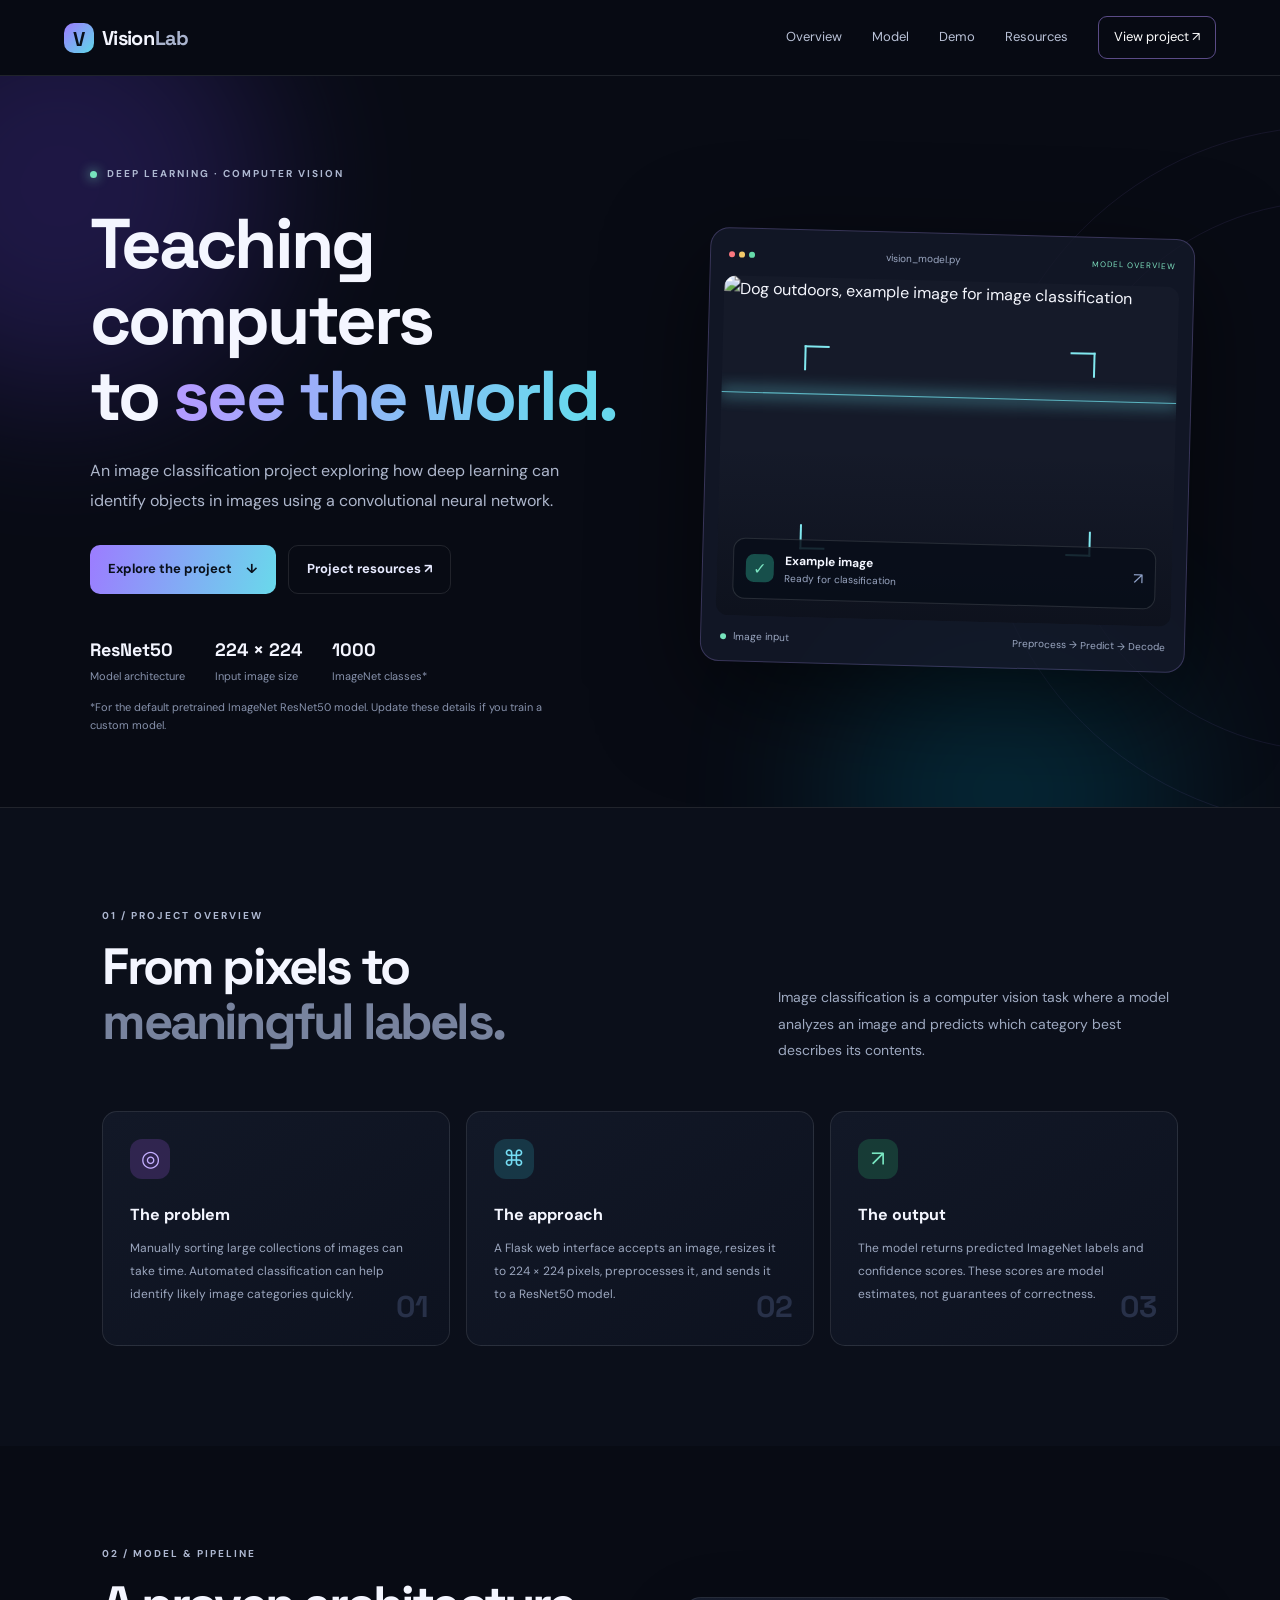
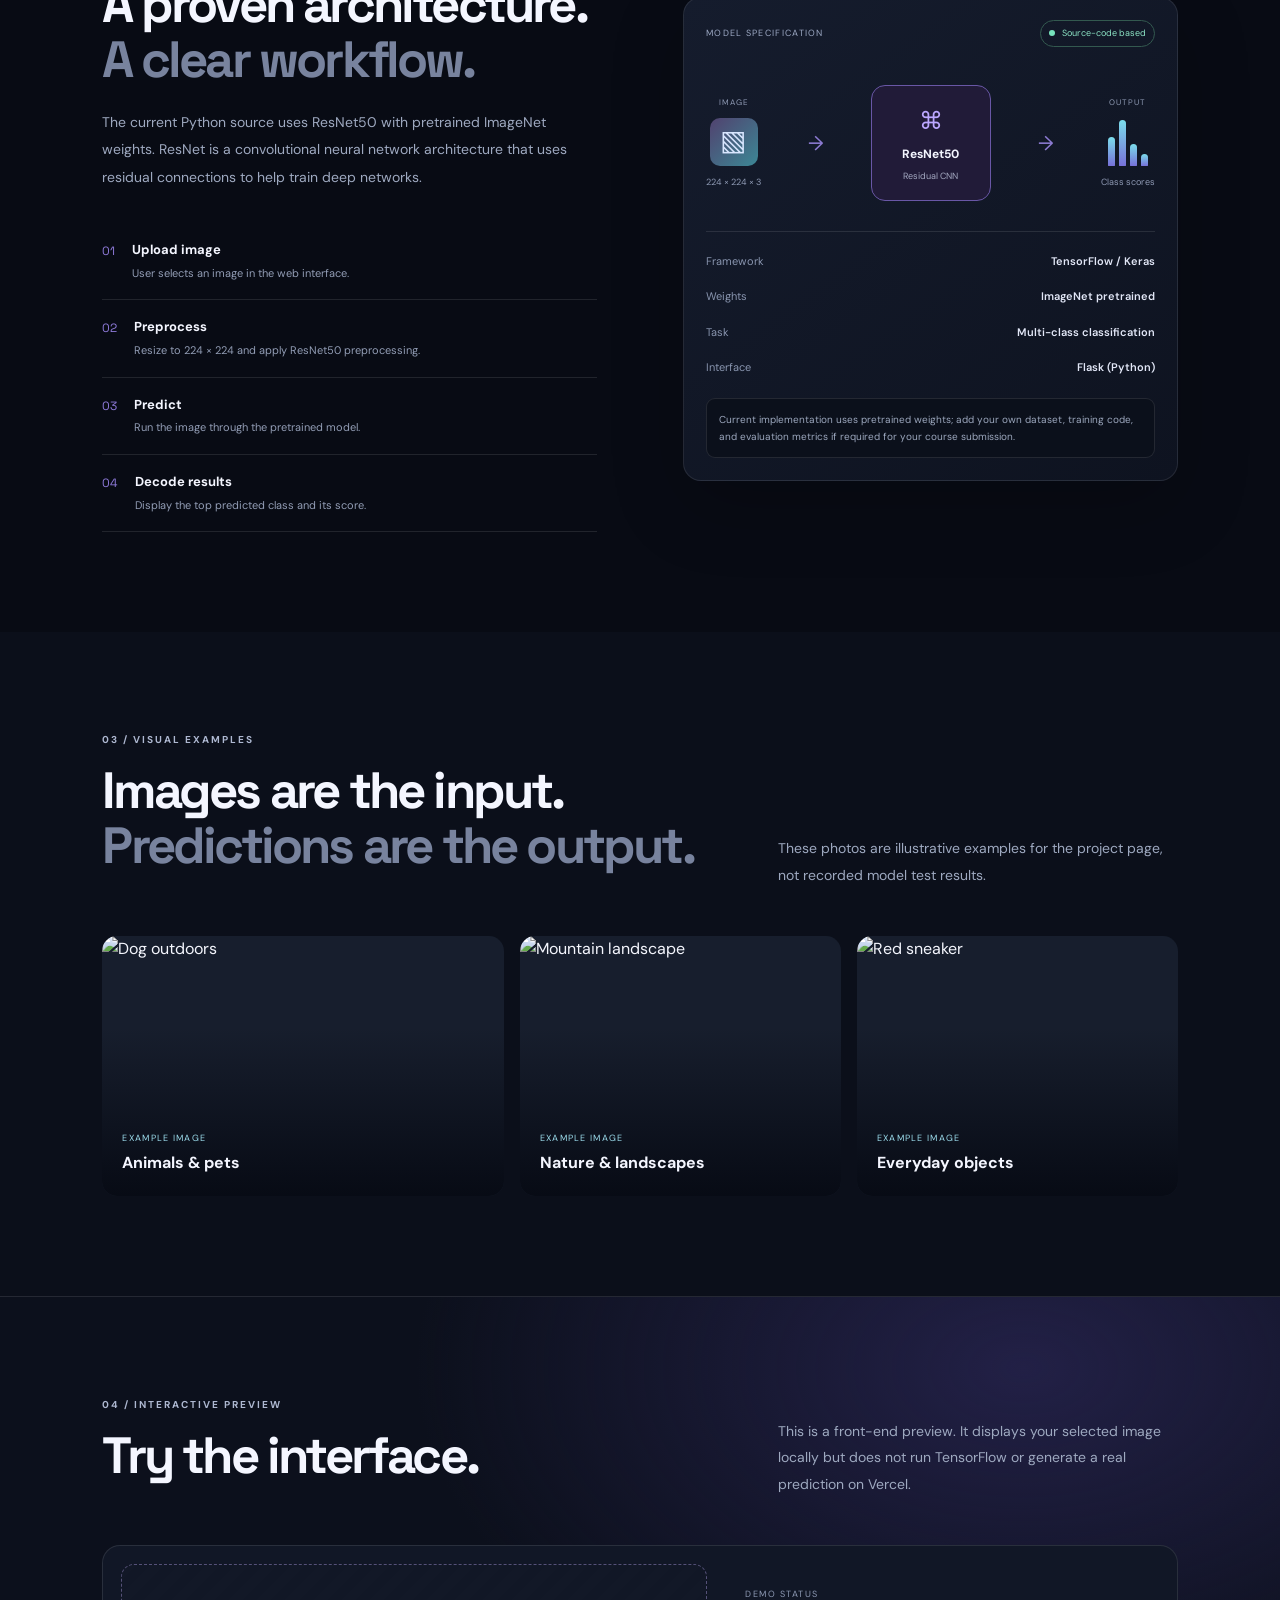
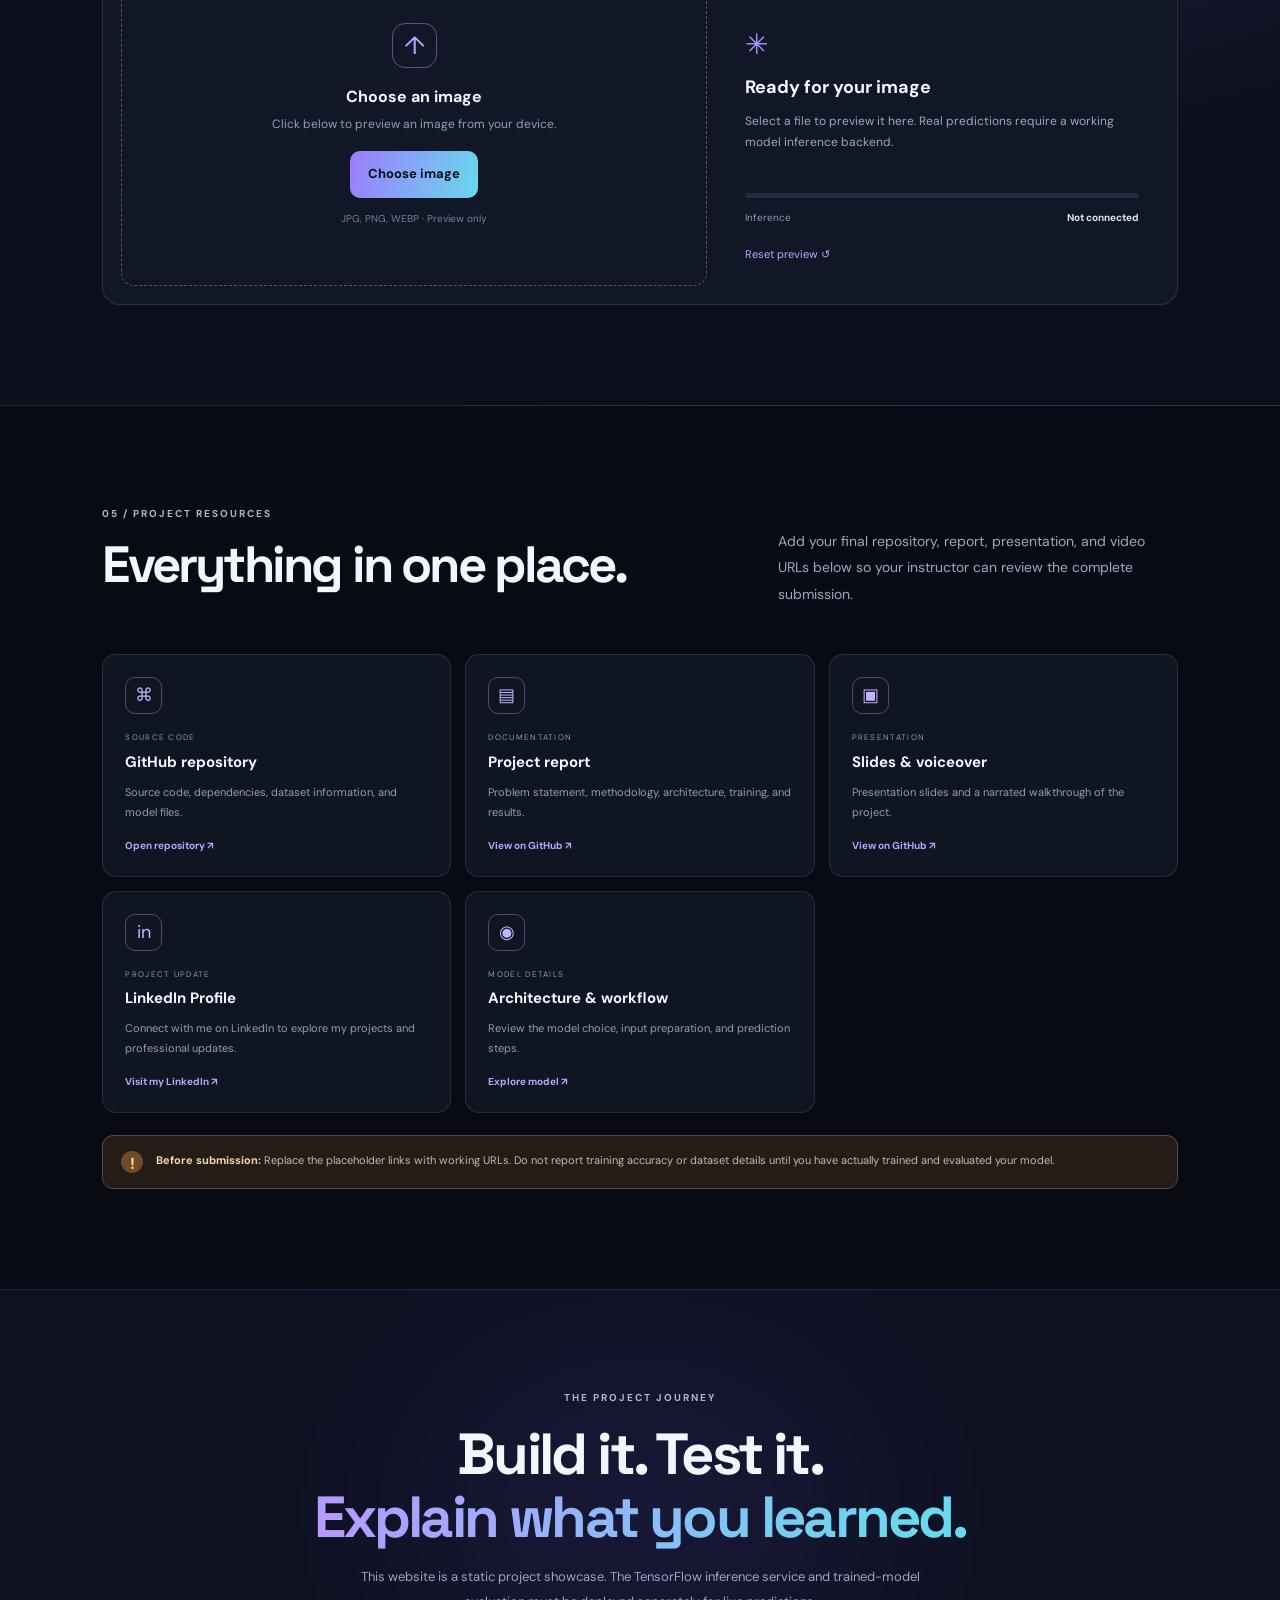
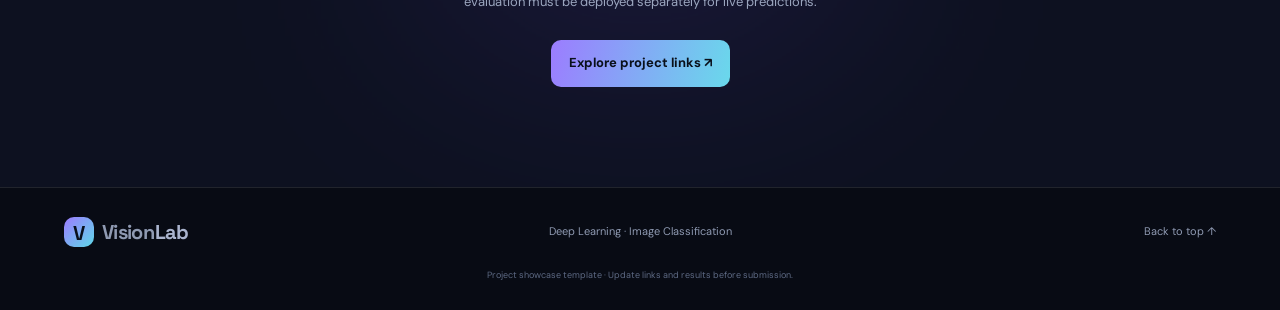
==== commit 7a973163: "final-final" ====
--- a/index.html
+++ b/index.html
@@ -158,10 +158,35 @@
       </div>
       <div class="resource-grid">
         <a class="resource-card" id="repository" href="https://github.com/Maham0982/deep_learning_project" target="_blank" rel="noopener"><span class="resource-icon">⌘</span><span class="resource-type">SOURCE CODE</span><b>GitHub repository</b><p>Source code, dependencies, dataset information, and model files.</p><span class="resource-link">Open repository ↗</span></a>
-        <a class="resource-card" href="https://github.com/Maham0982/deep_learning_project" data-placeholder="report"><span class="resource-icon">▤</span><span class="resource-type">DOCUMENTATION</span><b>Project report</b><p>Problem statement, methodology, architecture, training, and results.</p><span class="resource-link">Add report link ↗</span></a>
-        <a class="resource-card" href="#" data-placeholder="presentation"><span class="resource-icon">▣</span><span class="resource-type">PRESENTATION</span><b>Slides & voiceover</b><p>Presentation slides and a narrated walkthrough of the project.</p><span class="resource-link">Add presentation link ↗</span></a>
-        <a class="resource-card" href="#" data-placeholder="video"><span class="resource-icon">▶</span><span class="resource-type">VIDEO</span><b>YouTube walkthrough</b><p>Watch the project explanation and demonstration.</p><span class="resource-link">Add YouTube link ↗</span></a>
-        <a class="resource-card" href="#" data-placeholder="linkedin"><span class="resource-icon">in</span><span class="resource-type">PROJECT UPDATE</span><b>LinkedIn post</b><p>Share your work, learning, and completed project resources.</p><span class="resource-link">Add LinkedIn link ↗</span></a>
+        <a class="resource-card"
+   href="https://github.com/Maham0982/deep_learning_project"
+   target="_blank" rel="noopener">
+  <span class="resource-icon">▤</span>
+  <span class="resource-type">DOCUMENTATION</span>
+  <b>Project report</b>
+  <p>Problem statement, methodology, architecture, training, and results.</p>
+  <span class="resource-link">View on GitHub ↗</span>
+</a>
+
+<a class="resource-card"
+   href="https://github.com/Maham0982/deep_learning_project"
+   target="_blank" rel="noopener">
+  <span class="resource-icon">▣</span>
+  <span class="resource-type">PRESENTATION</span>
+  <b>Slides & voiceover</b>
+  <p>Presentation slides and a narrated walkthrough of the project.</p>
+  <span class="resource-link">View on GitHub ↗</span>
+</a>
+        <a class="resource-card"
+   href="https://www.linkedin.com/in/maham-aziz-6987a0322/"
+   target="_blank"
+   rel="noopener">
+  <span class="resource-icon">in</span>
+  <span class="resource-type">PROJECT UPDATE</span>
+  <b>LinkedIn Profile</b>
+  <p>Connect with me on LinkedIn to explore my projects and professional updates.</p>
+  <span class="resource-link">Visit my LinkedIn ↗</span>
+</a>
         <a class="resource-card" href="#model"><span class="resource-icon">◉</span><span class="resource-type">MODEL DETAILS</span><b>Architecture & workflow</b><p>Review the model choice, input preparation, and prediction steps.</p><span class="resource-link">Explore model ↗</span></a>
       </div>
       <div class="resource-alert"><span>!</span><p><b>Before submission:</b> Replace the placeholder links with working URLs. Do not report training accuracy or dataset details until you have actually trained and evaluated your model.</p></div>
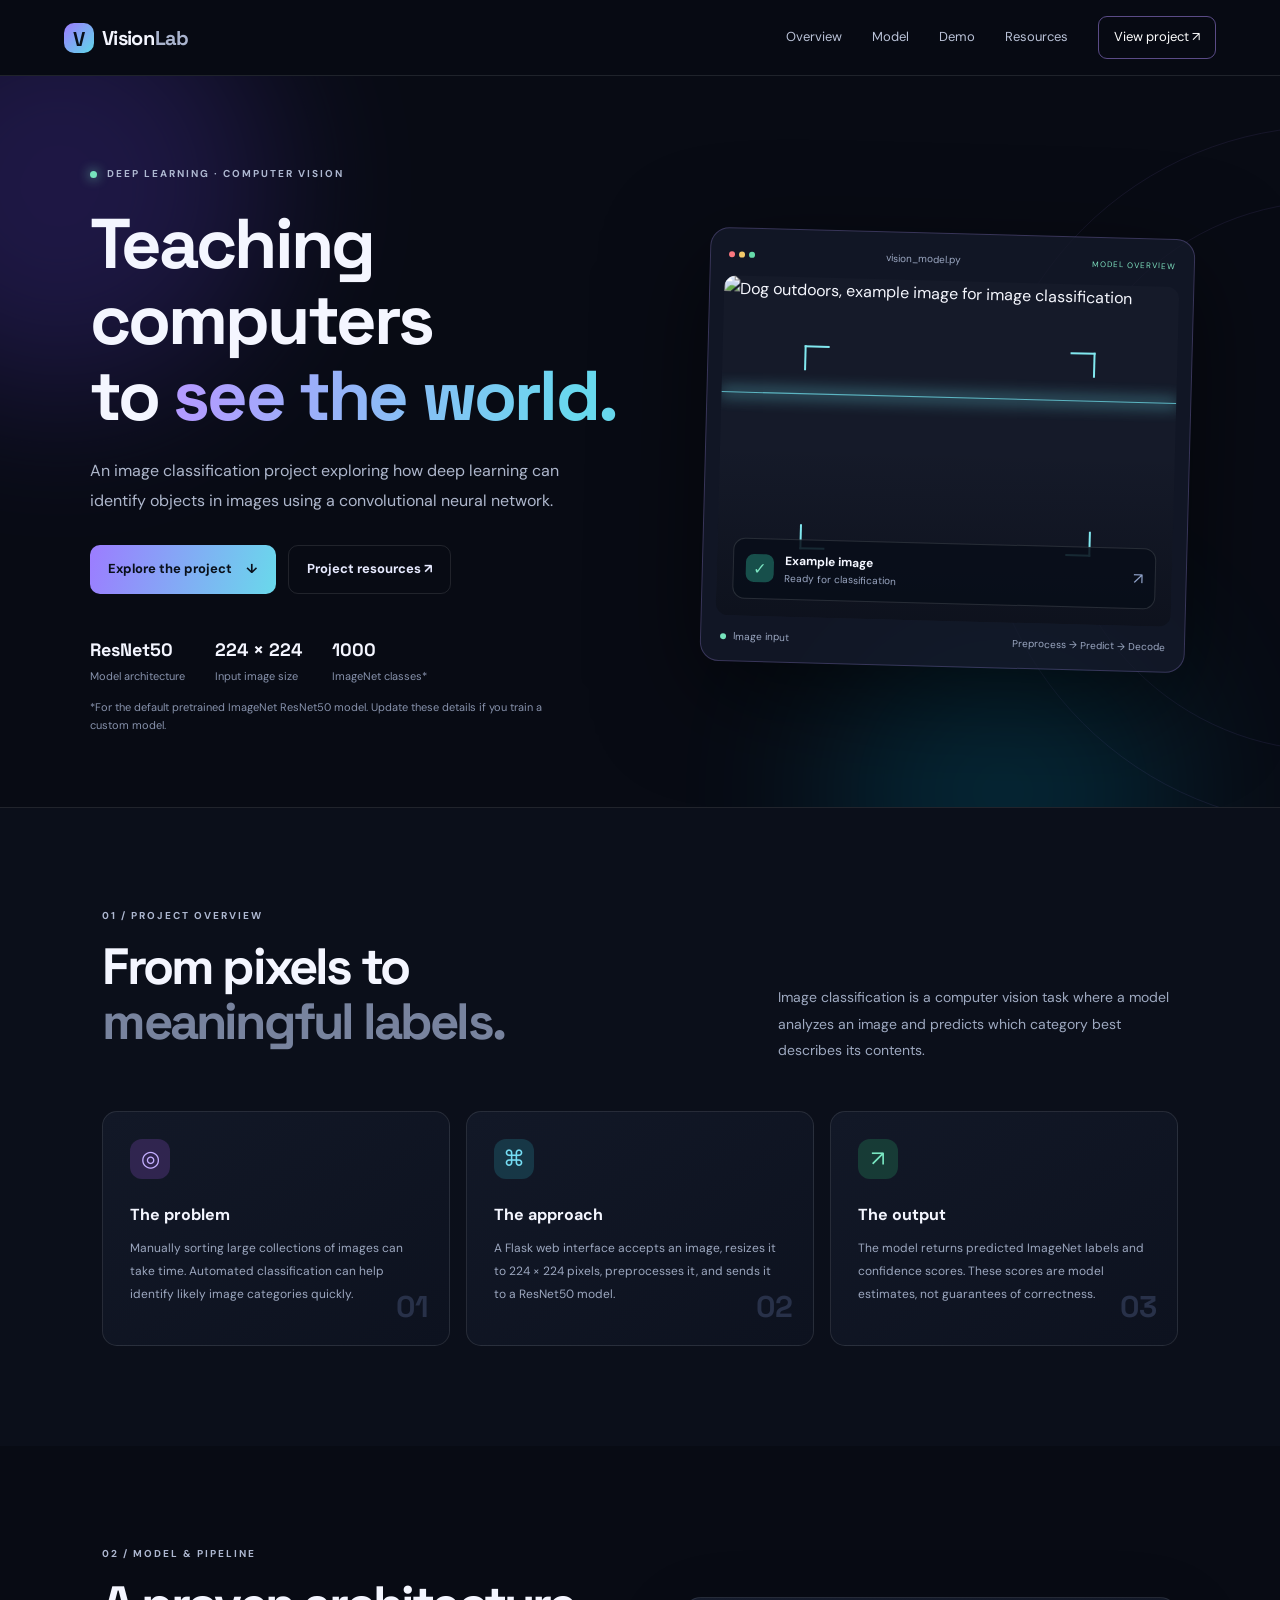
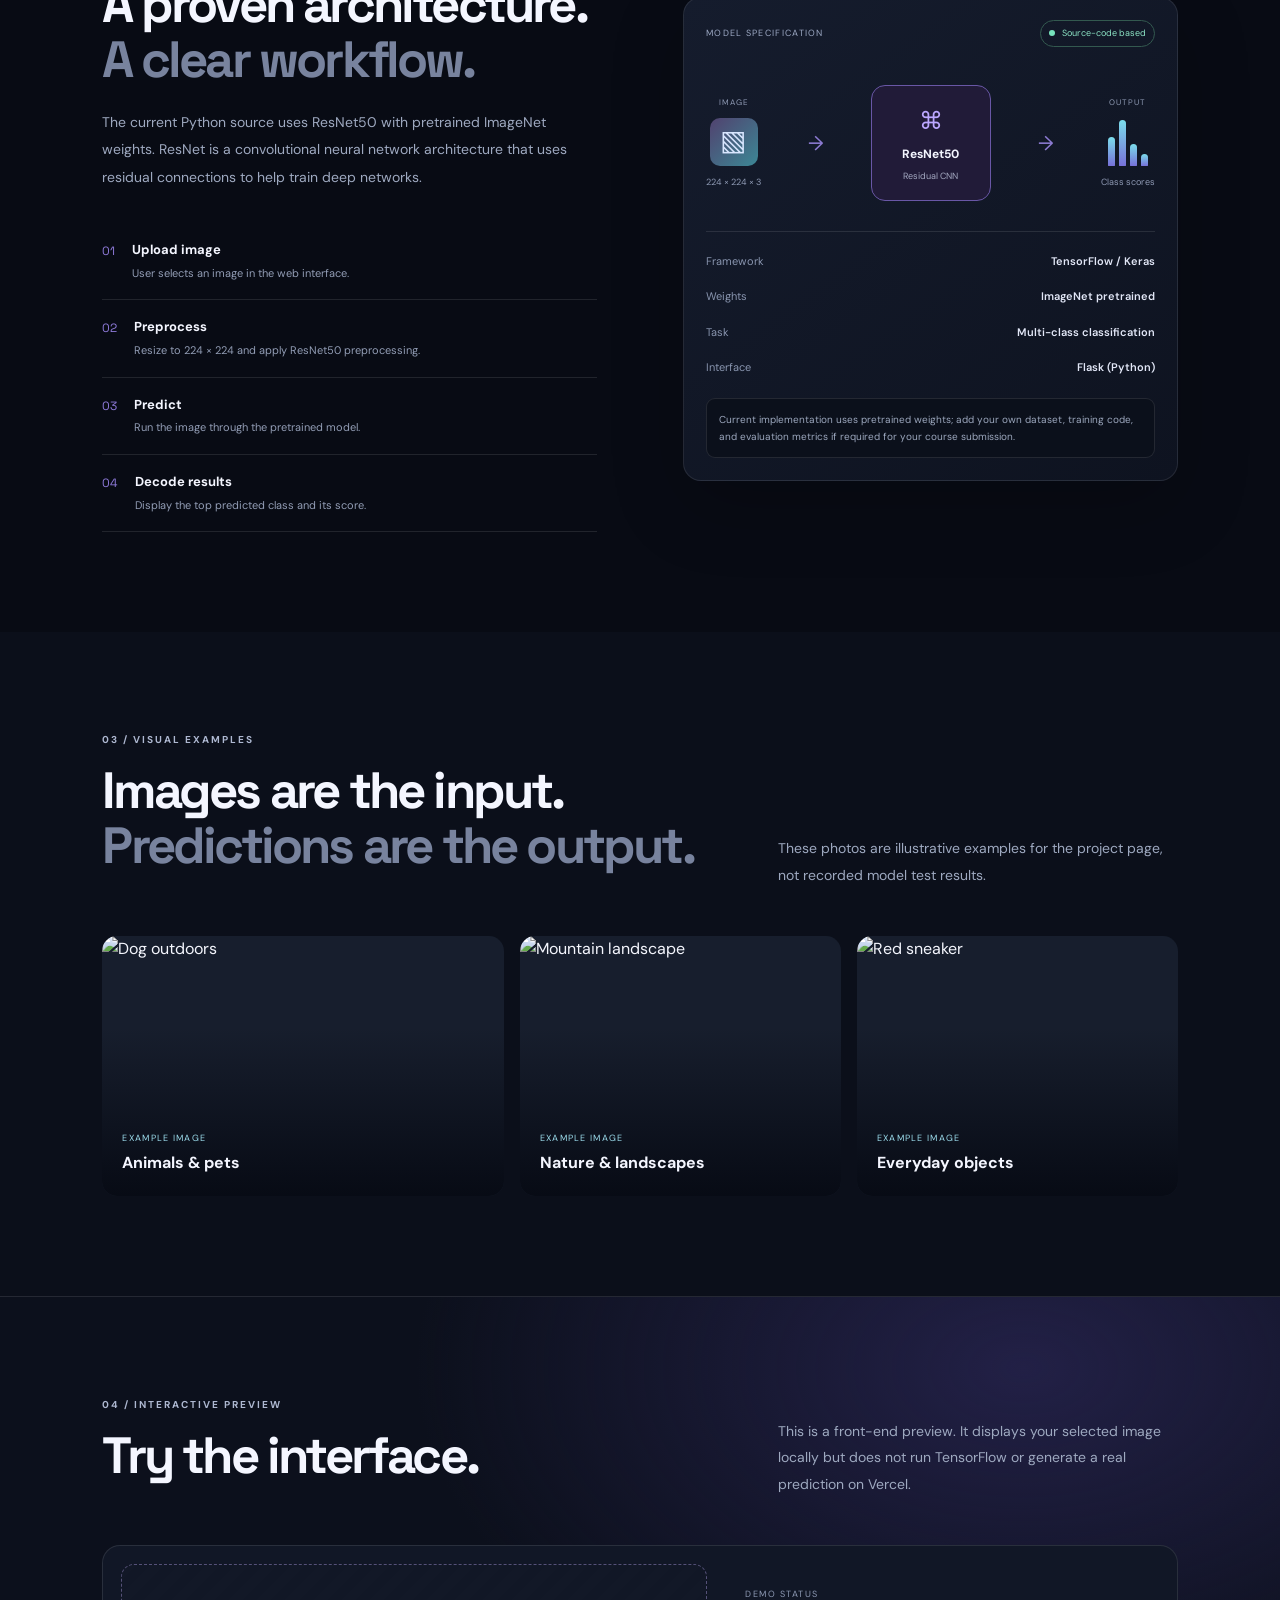
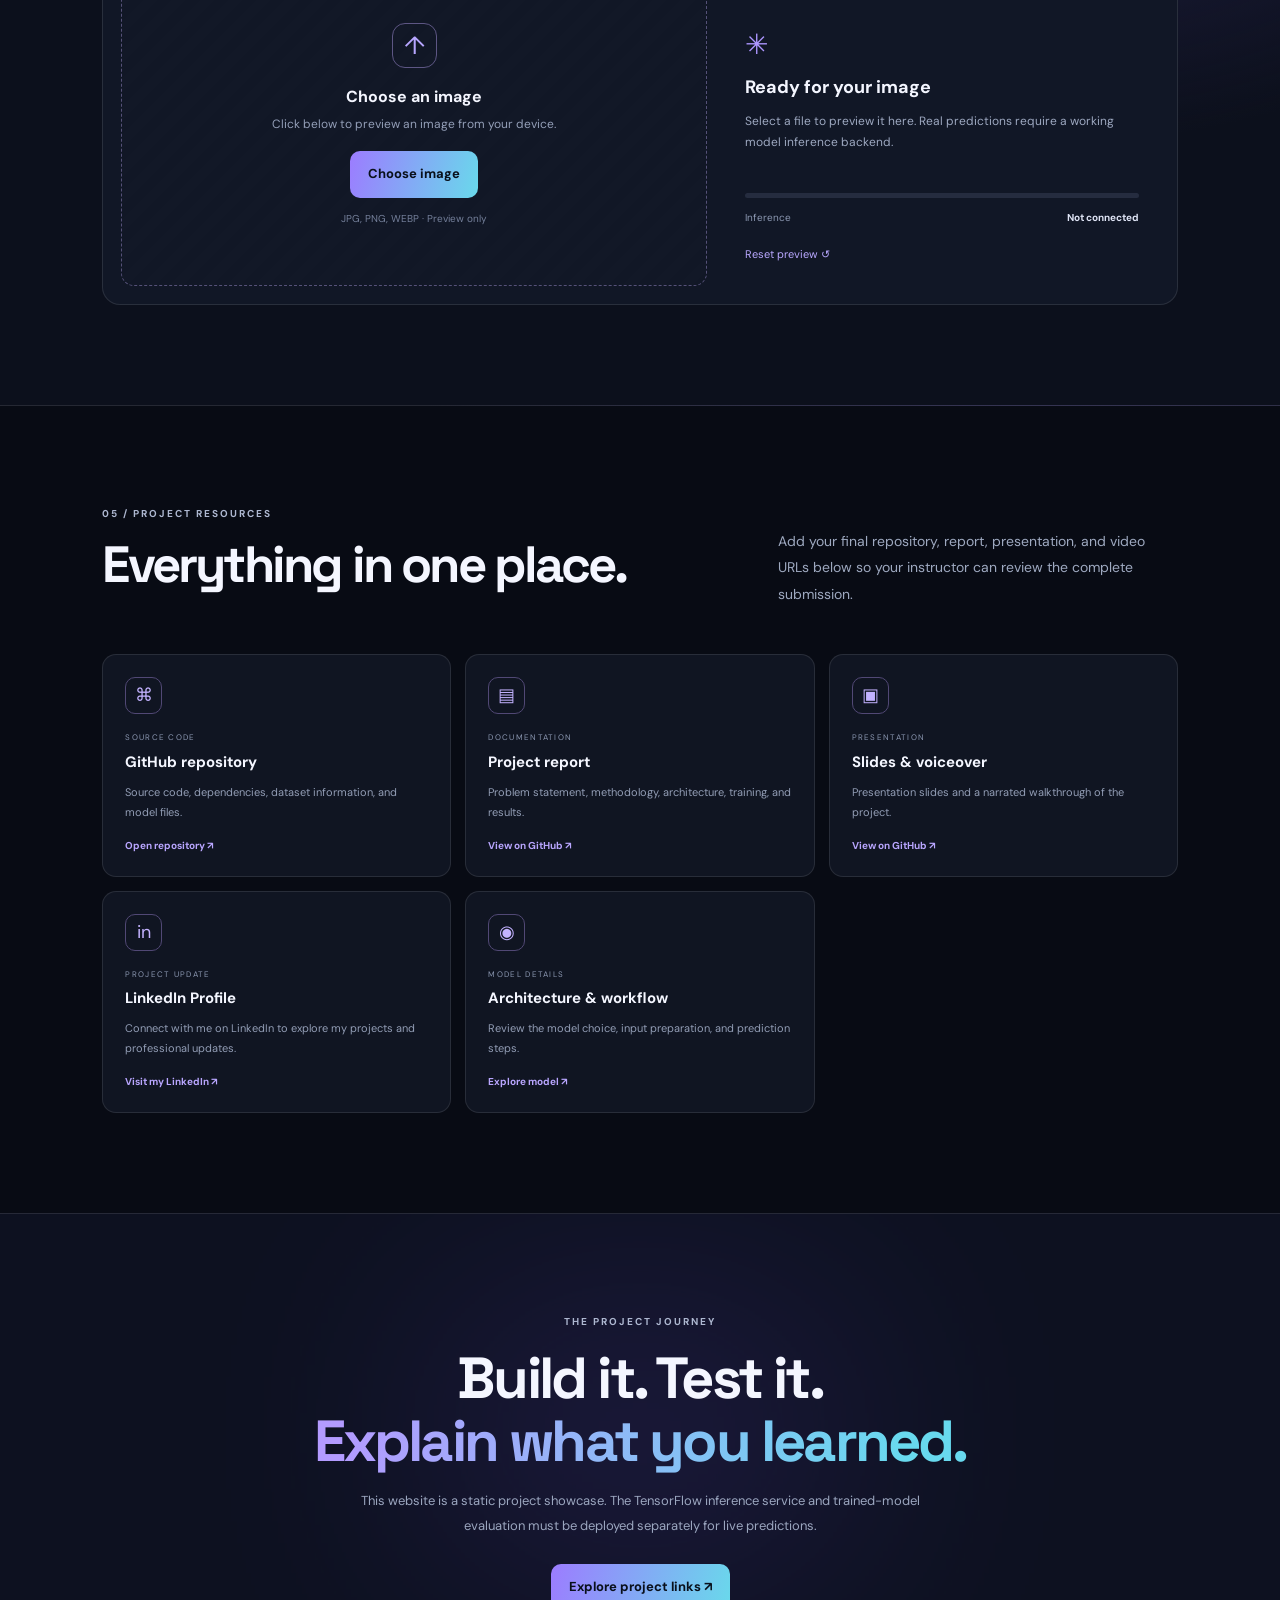
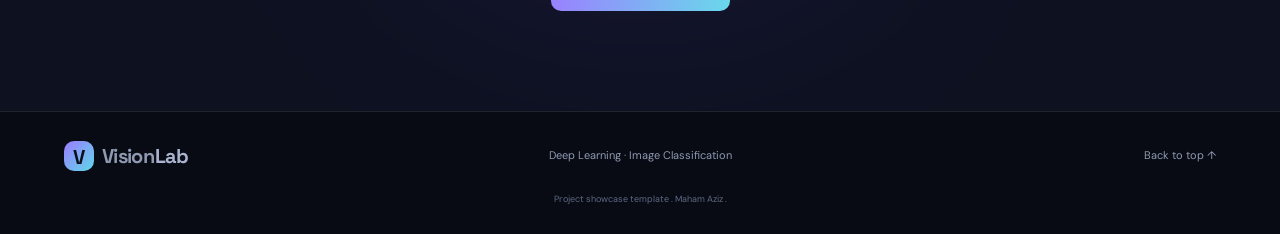
==== commit f4e8f629: "full final" ====
--- a/index.html
+++ b/index.html
@@ -189,7 +189,6 @@
 </a>
         <a class="resource-card" href="#model"><span class="resource-icon">◉</span><span class="resource-type">MODEL DETAILS</span><b>Architecture & workflow</b><p>Review the model choice, input preparation, and prediction steps.</p><span class="resource-link">Explore model ↗</span></a>
       </div>
-      <div class="resource-alert"><span>!</span><p><b>Before submission:</b> Replace the placeholder links with working URLs. Do not report training accuracy or dataset details until you have actually trained and evaluated your model.</p></div>
     </section>
 
     <section class="final-cta">
@@ -205,7 +204,7 @@
     <a class="brand" href="#home"><span class="brand-mark">V</span> Vision<span>Lab</span></a>
     <p>Deep Learning · Image Classification</p>
     <a href="#home">Back to top ↑</a>
-    <small>Project showcase template · Update links and results before submission.</small>
+    <small>Project showcase template . Maham Aziz .</small>
   </footer>
   <script src="script.js"></script>
 </body>
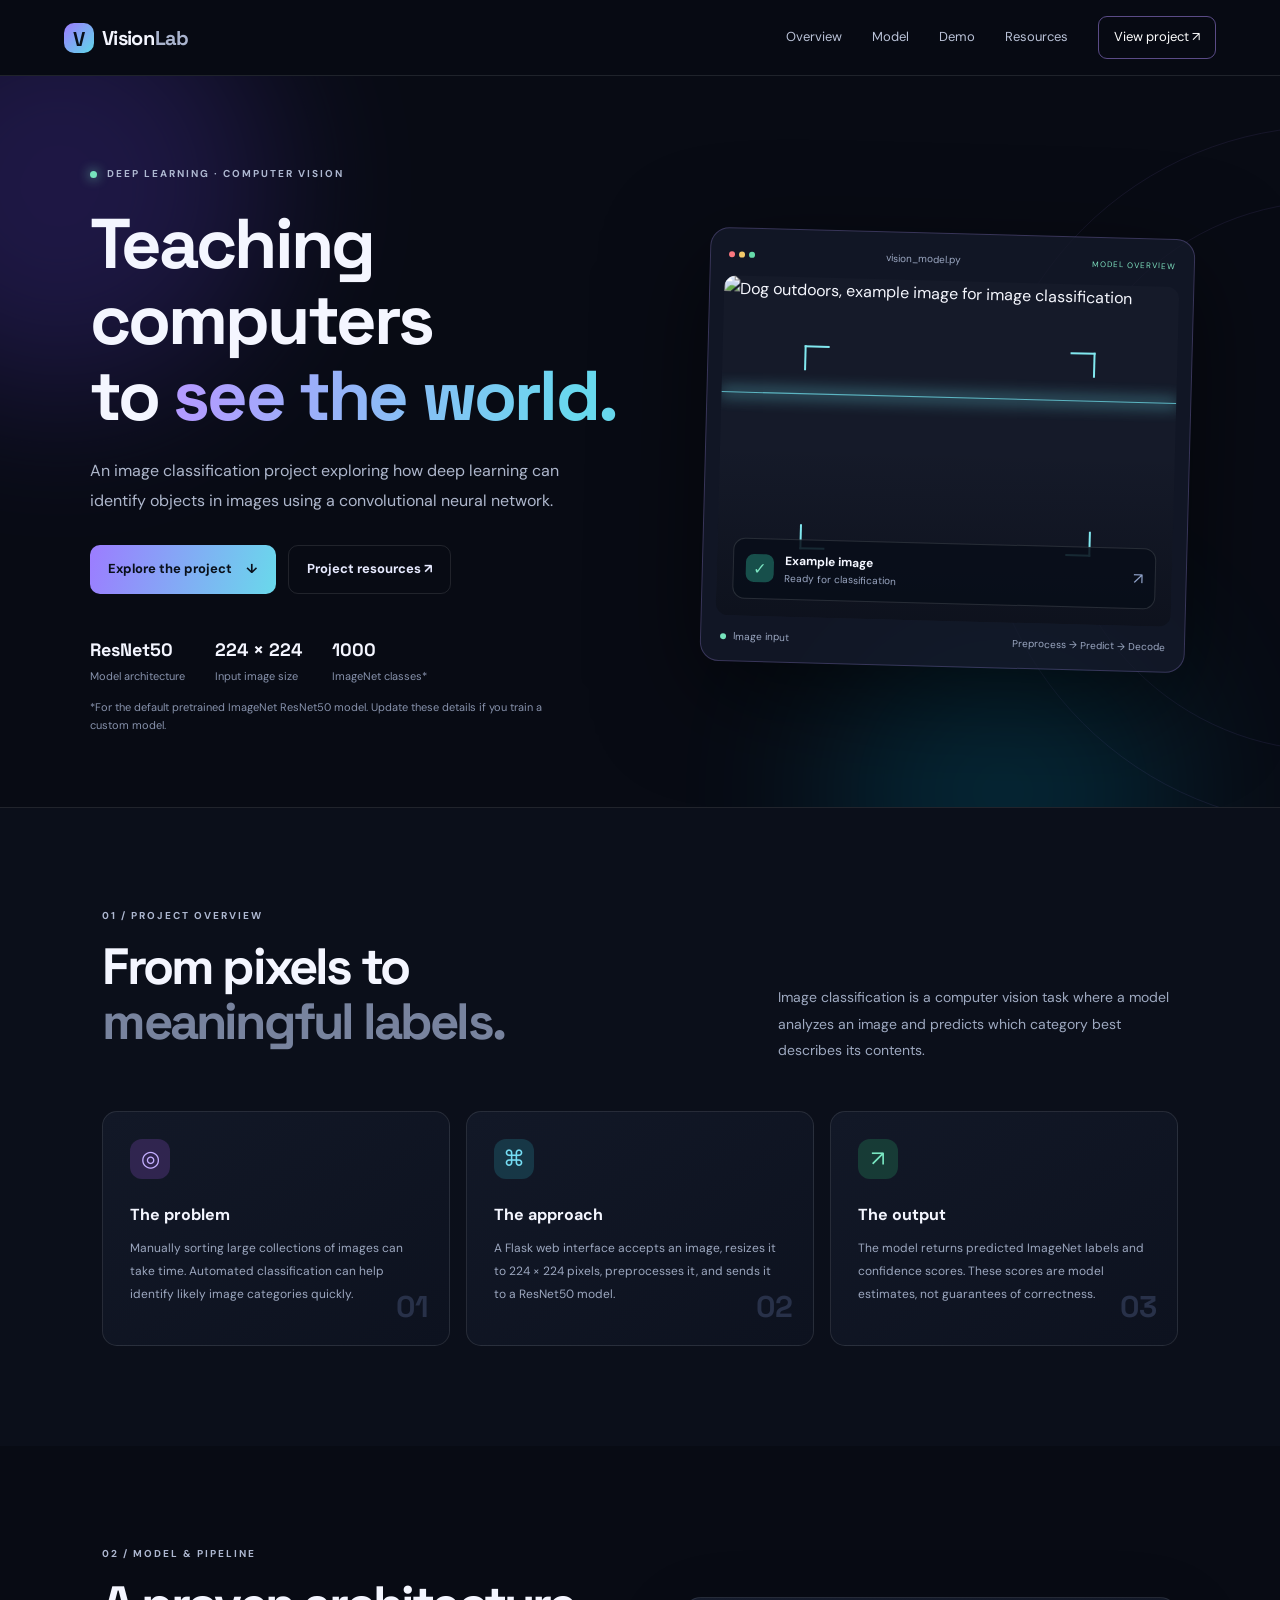
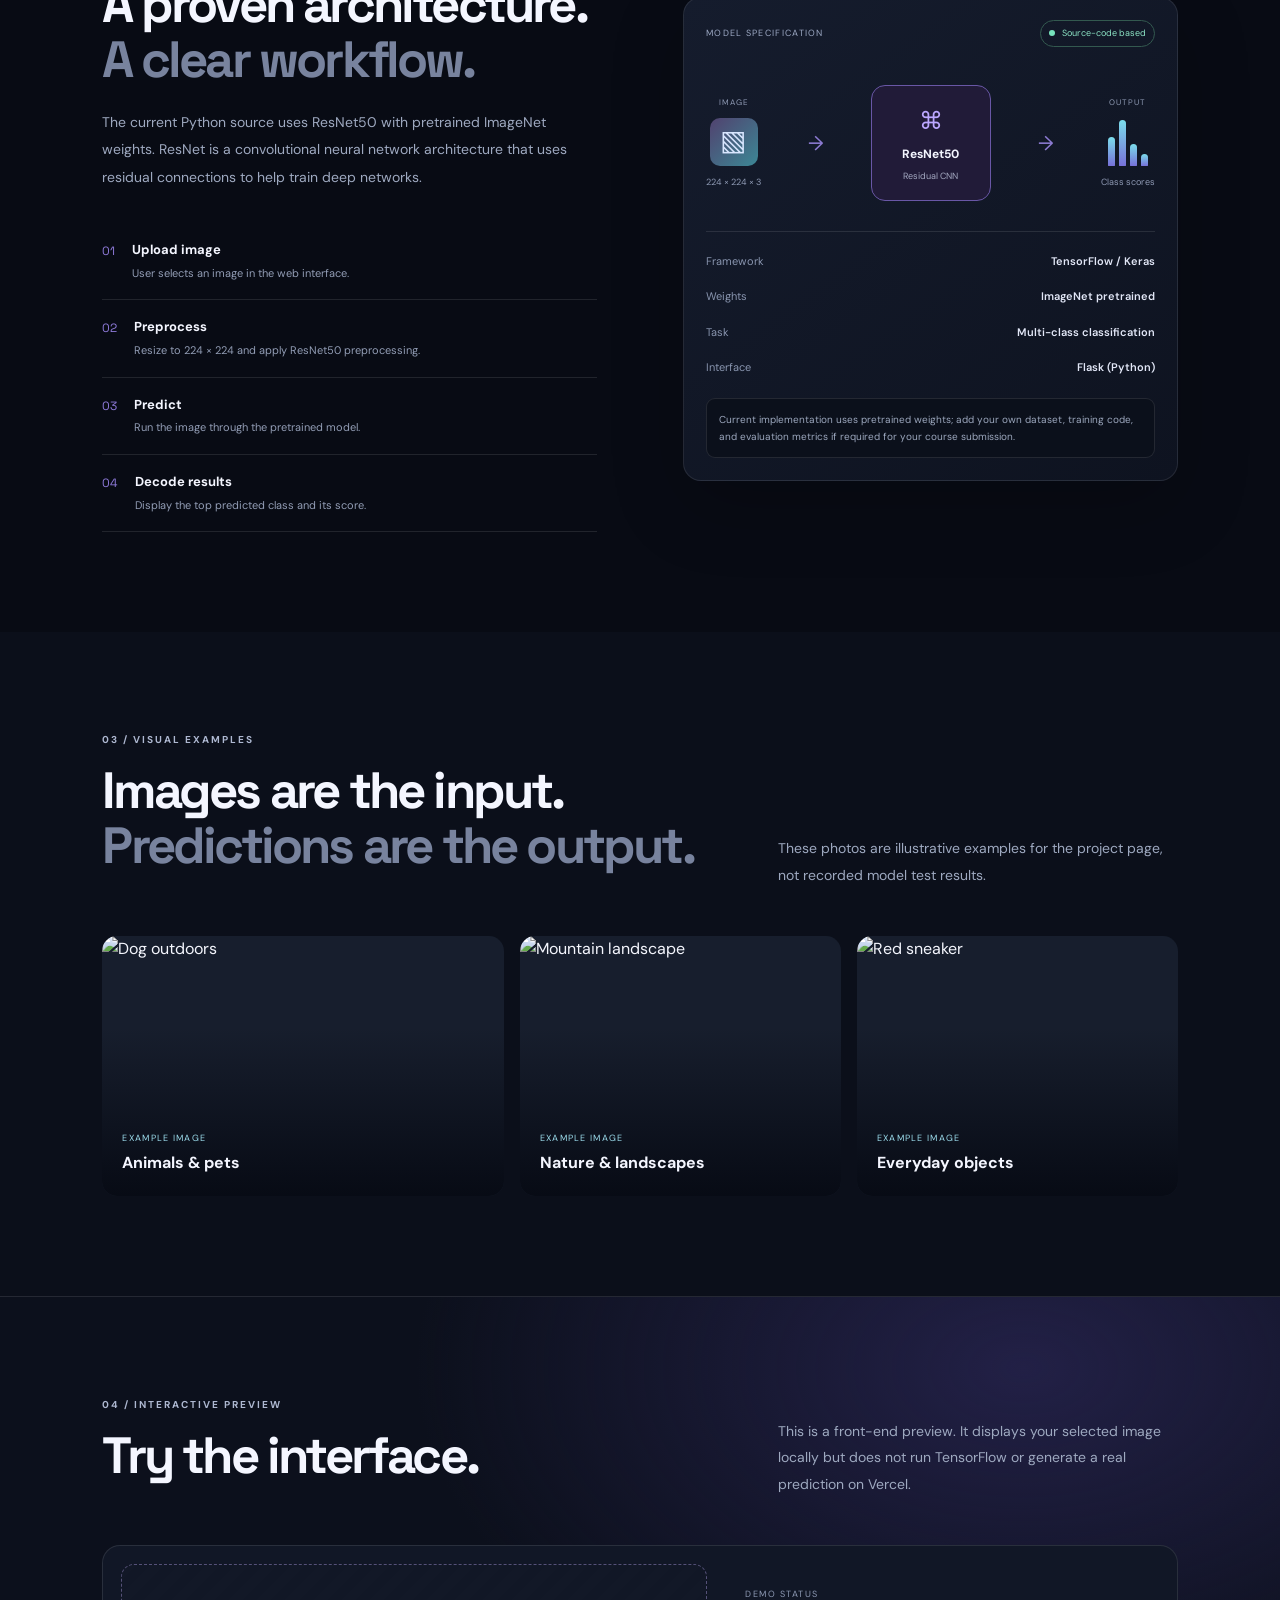
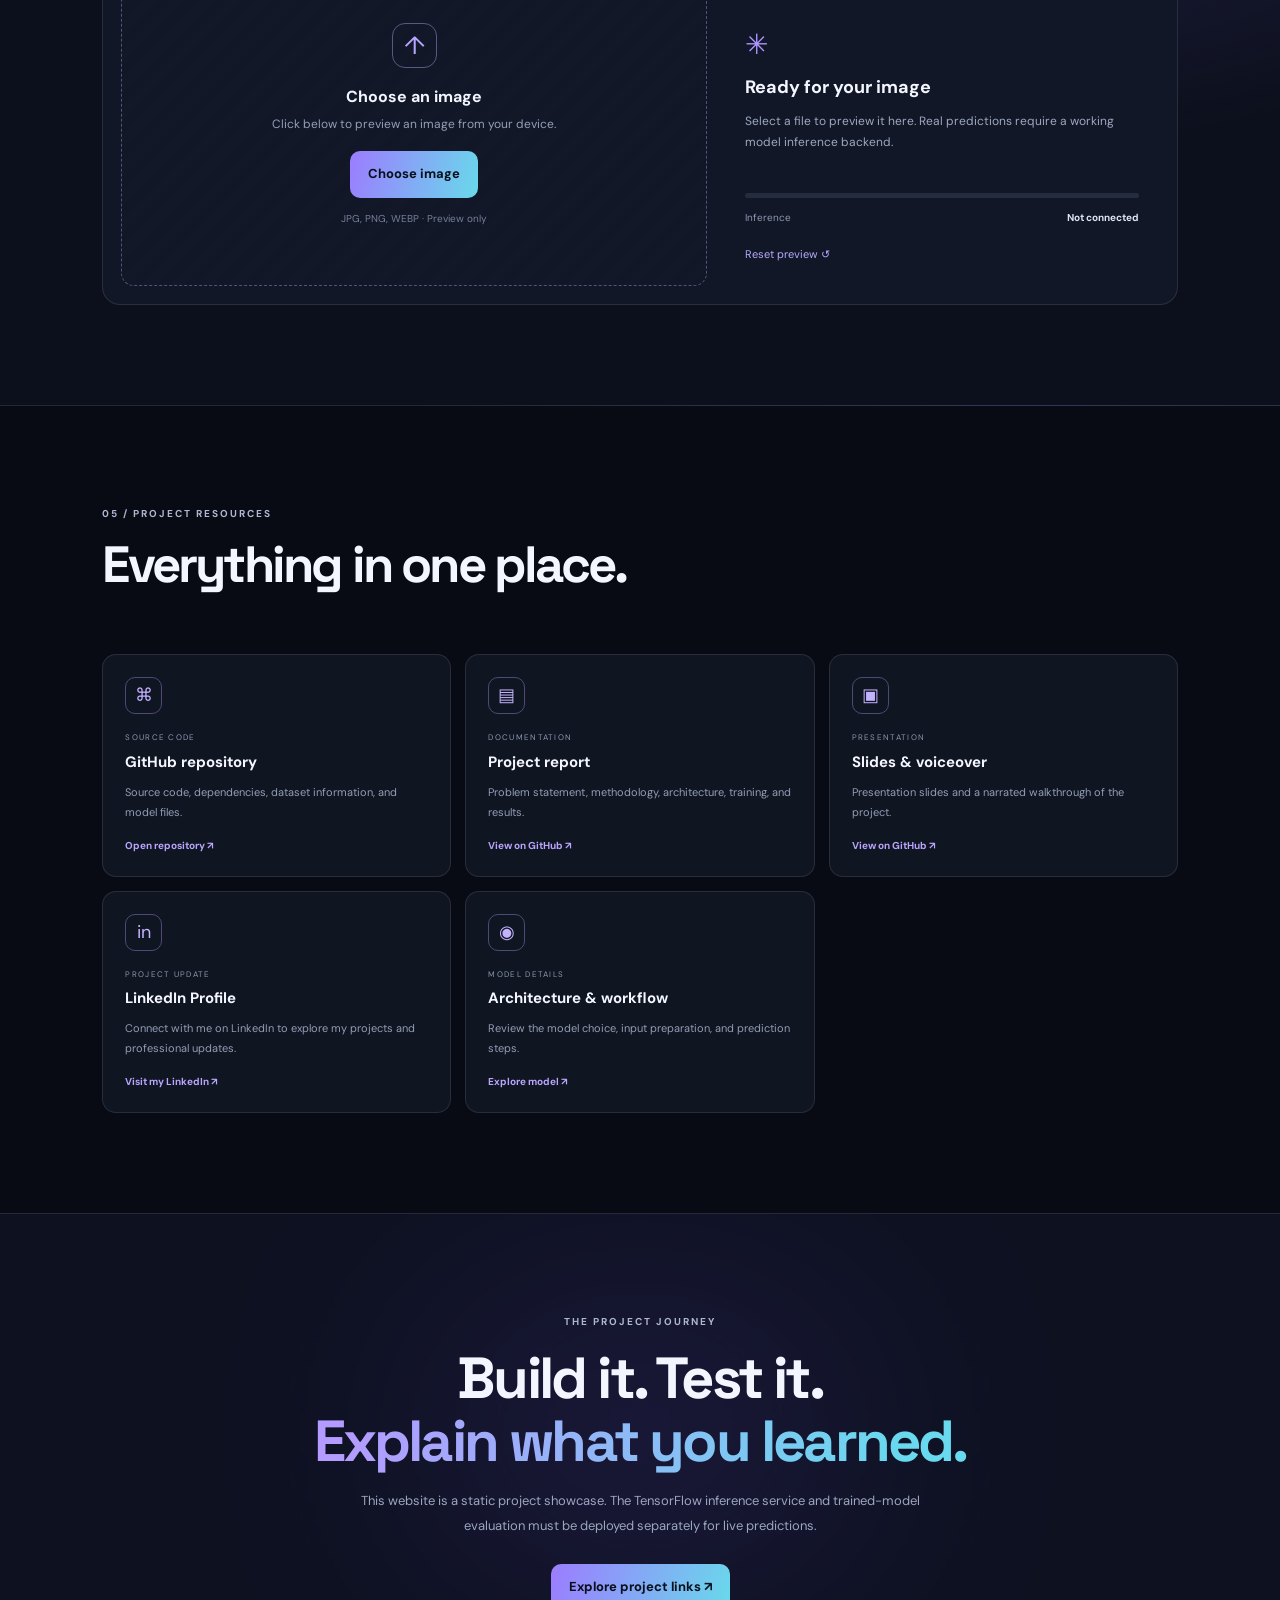
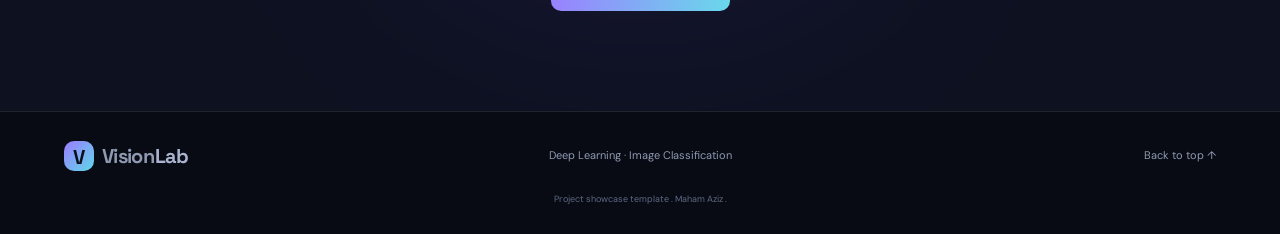
==== commit af07fa4a: "finalllllll" ====
--- a/index.html
+++ b/index.html
@@ -154,7 +154,6 @@
       <div class="section-kicker">05 / PROJECT RESOURCES</div>
       <div class="section-heading-row">
         <h2>Everything in one place.</h2>
-        <p class="section-lead">Add your final repository, report, presentation, and video URLs below so your instructor can review the complete submission.</p>
       </div>
       <div class="resource-grid">
         <a class="resource-card" id="repository" href="https://github.com/Maham0982/deep_learning_project" target="_blank" rel="noopener"><span class="resource-icon">⌘</span><span class="resource-type">SOURCE CODE</span><b>GitHub repository</b><p>Source code, dependencies, dataset information, and model files.</p><span class="resource-link">Open repository ↗</span></a>
